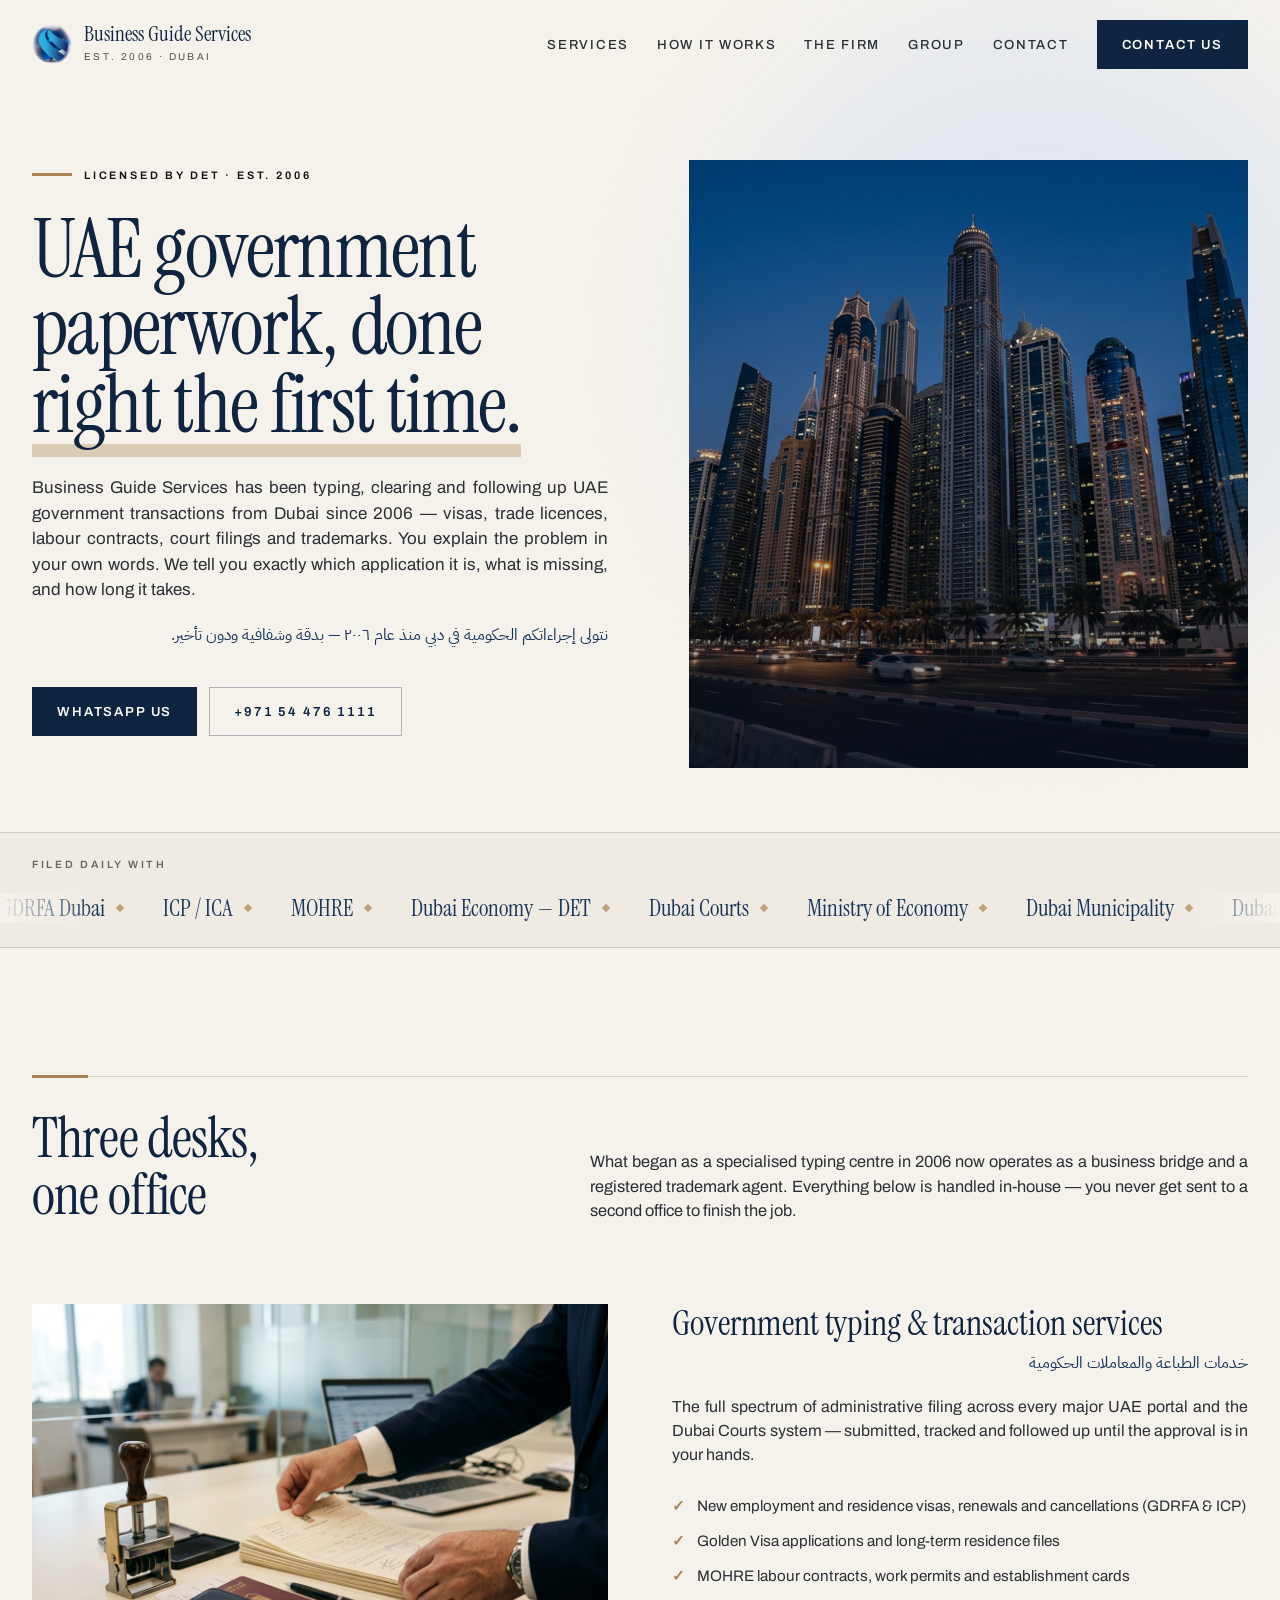
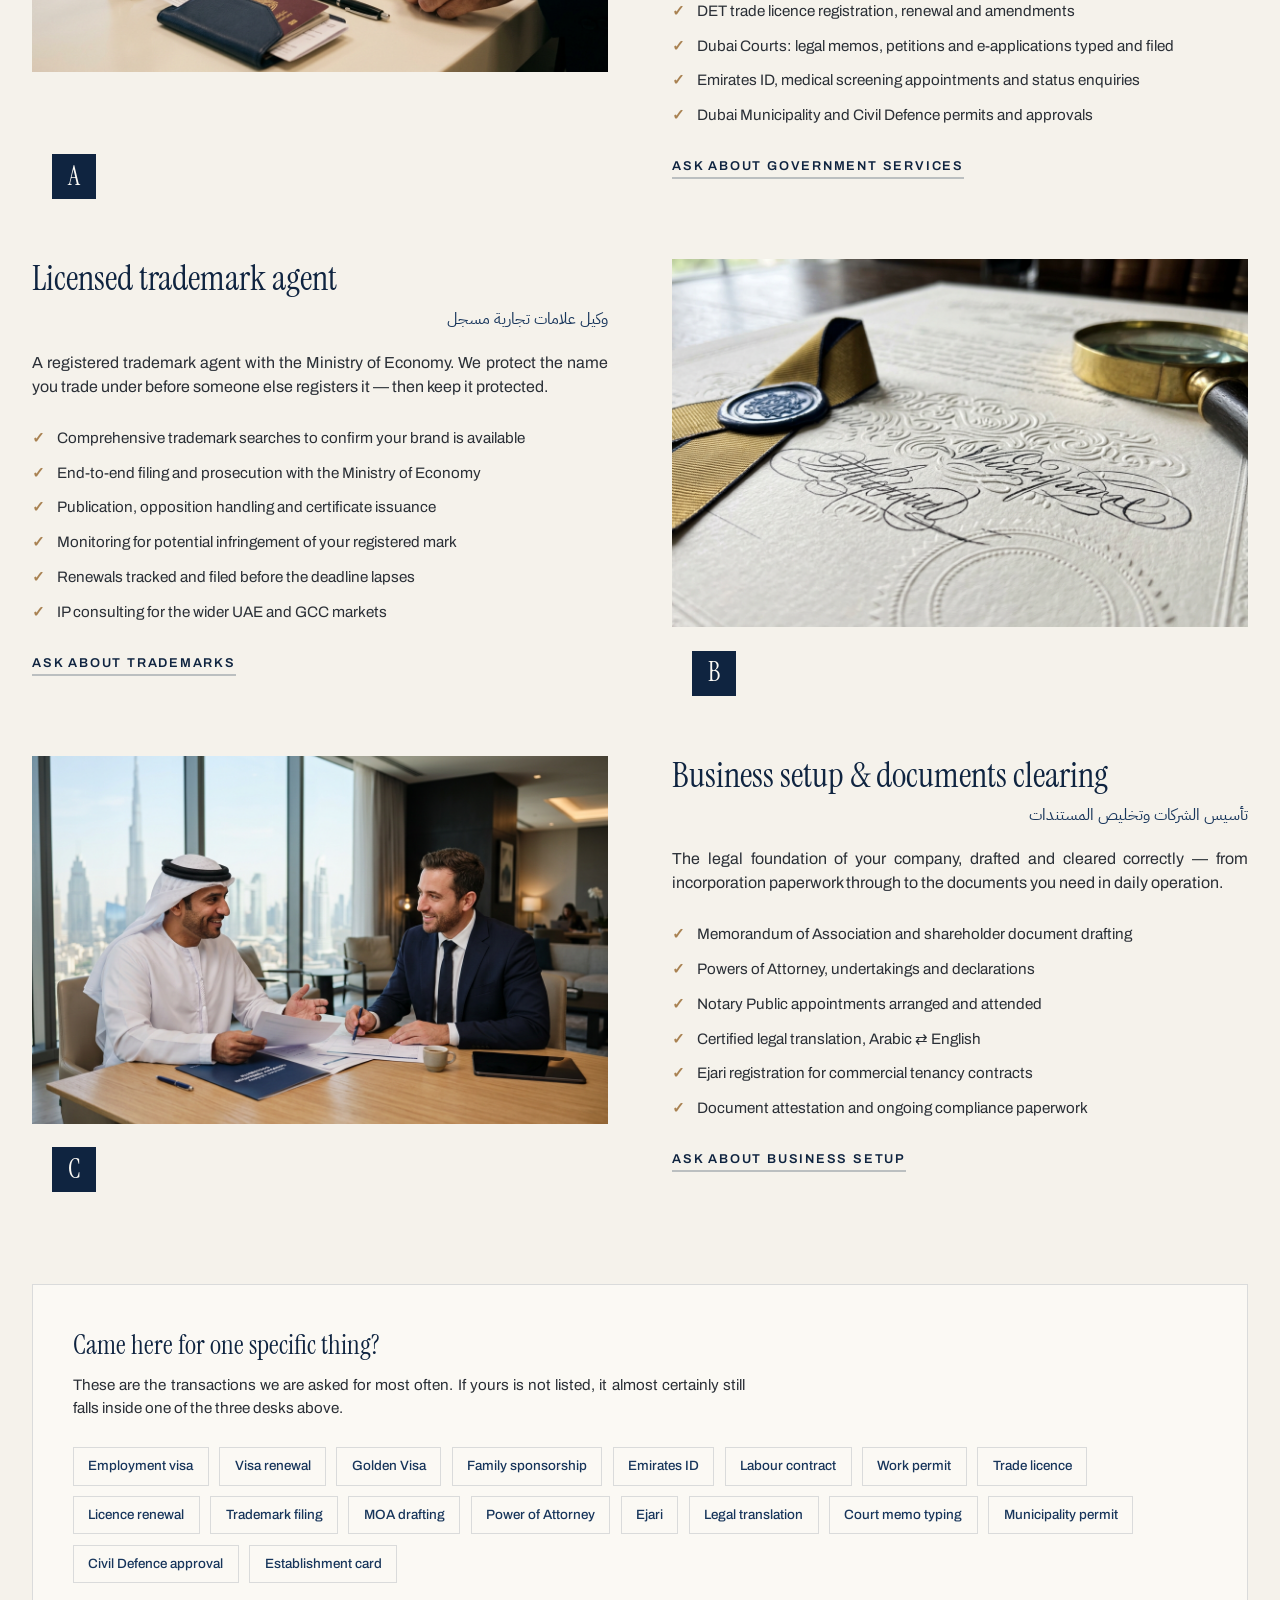
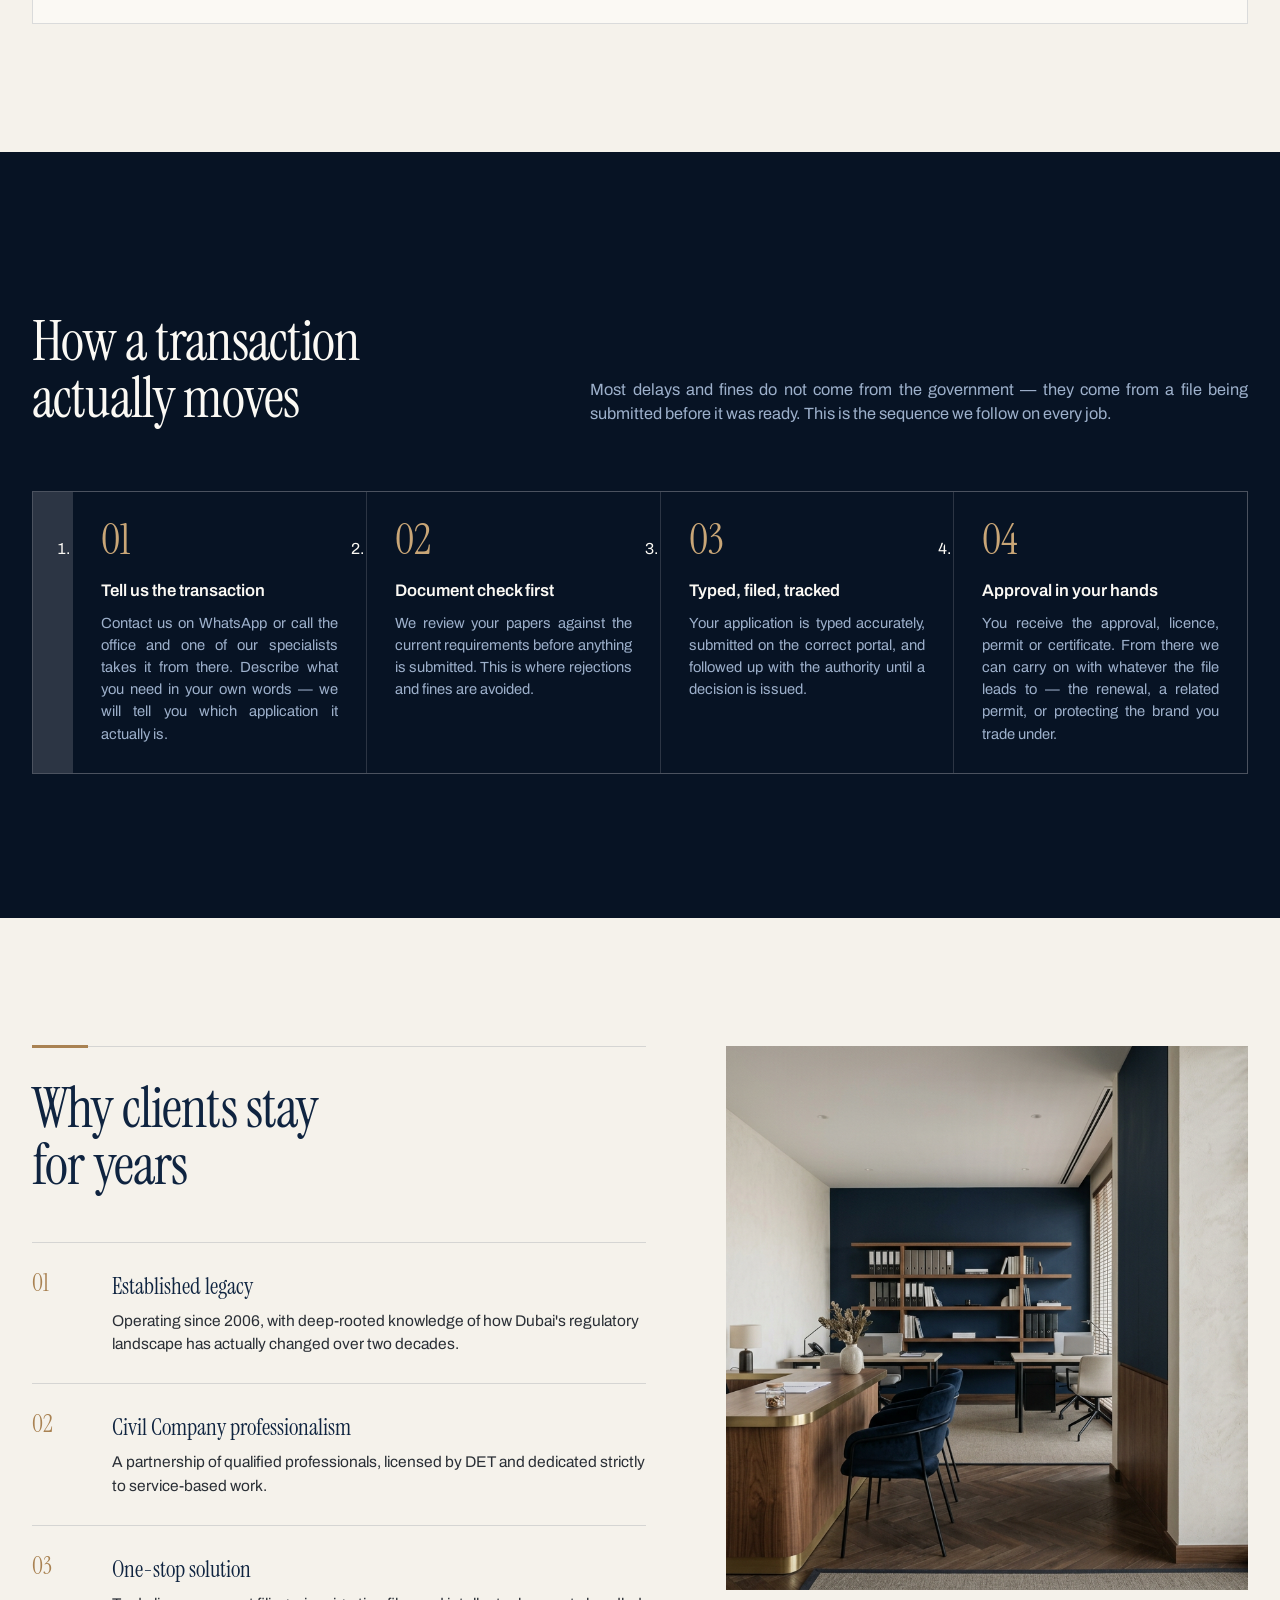
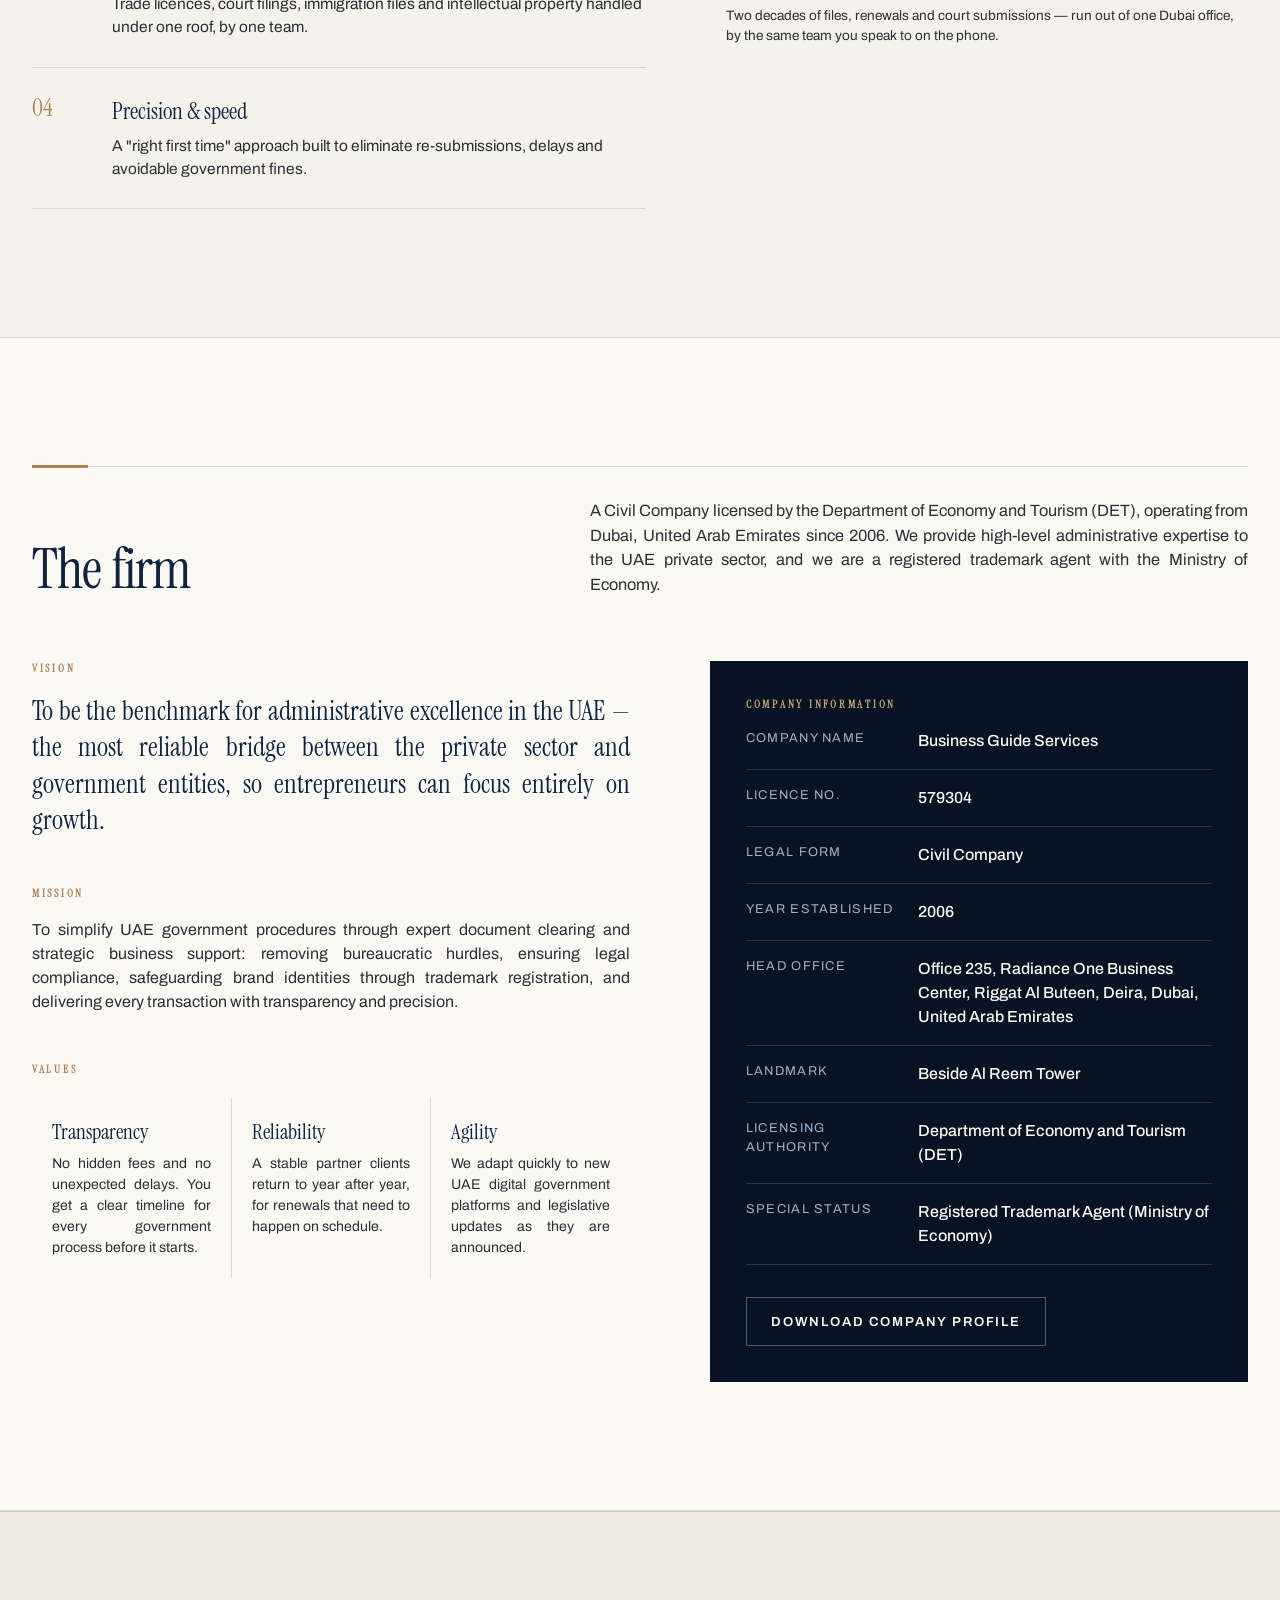
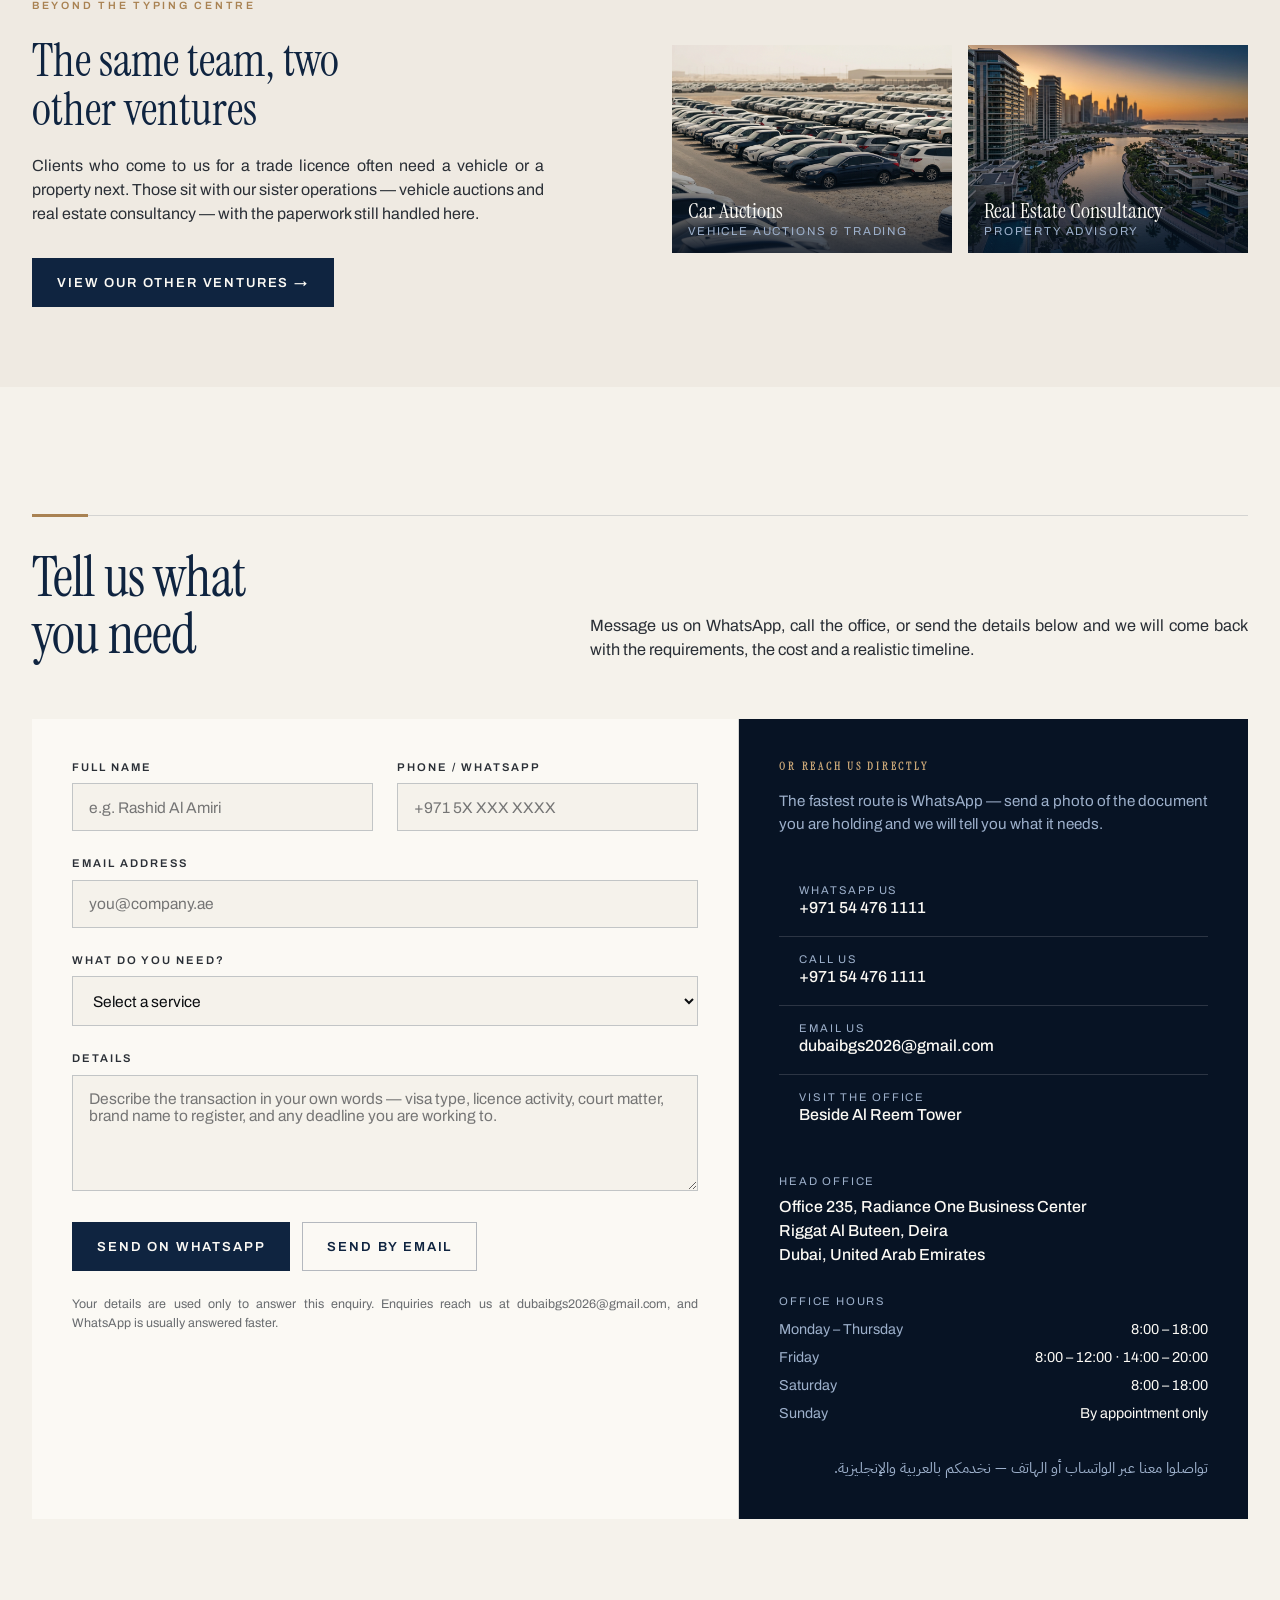
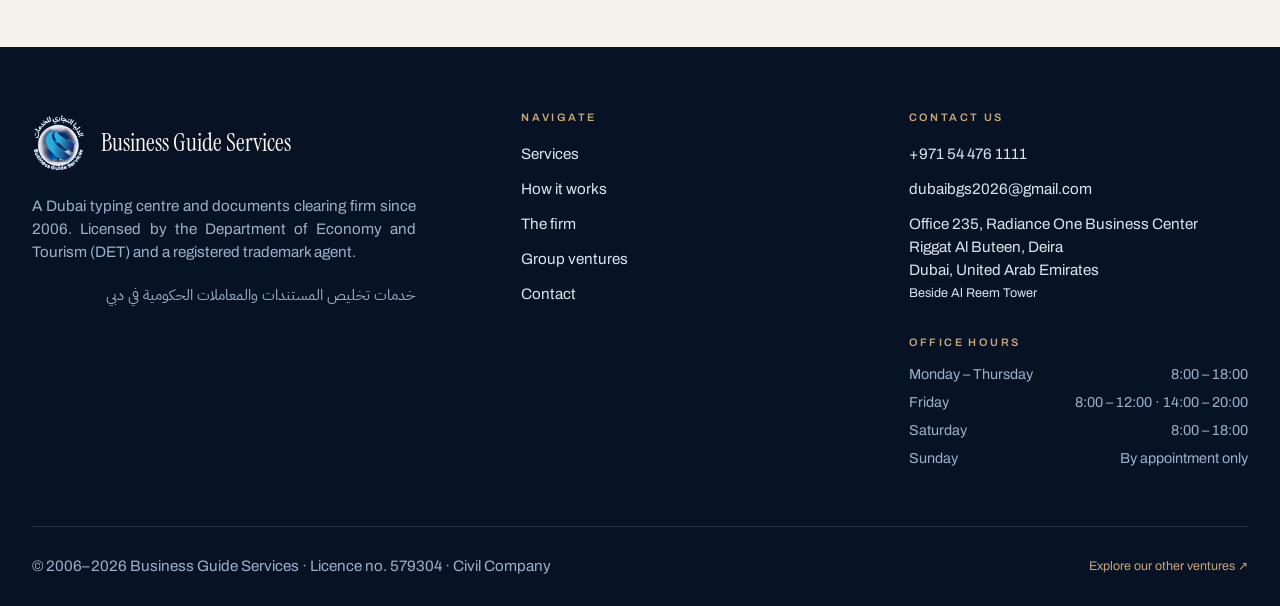
==== index.html @ 3dc72ae5 "Initial commit: static webpage html+css+js build" ====
<!DOCTYPE html>
<html lang="en">
<head>
  <meta charset="utf-8">
  <meta name="viewport" content="width=device-width, initial-scale=1">
  <title>Business Guide Services — Typing Centre &amp; Documents Clearing, Dubai</title>
  <meta name="description" content="Dubai typing centre and documents clearing firm since 2006, based in Deira. UAE government transactions, visas, trade licences, trademark registration and business setup — handled right the first time.">
  <meta name="theme-color" content="#0f2440">
  <meta property="og:title" content="Business Guide Services — Typing Centre &amp; Documents Clearing, Dubai">
  <meta property="og:type" content="website">
  <link rel="icon" href="favicon.ico">
  <link rel="preconnect" href="https://fonts.googleapis.com">
  <link rel="preconnect" href="https://fonts.gstatic.com" crossorigin>
  <link rel="stylesheet" href="https://fonts.googleapis.com/css2?family=Instrument+Serif:ital@0;1&family=Archivo:wght@400;500;600;700&family=IBM+Plex+Sans+Arabic:wght@400;500;600&display=swap">
  <link rel="stylesheet" href="style.css">
  <!-- Tells the CSS that JS is running, so .reveal elements may start hidden -->
  <script>document.documentElement.classList.add('js')</script>
</head>
<body>
  <a class="skip" href="#main">Skip to content</a>
  <header id="site-header"></header>

  <main id="main">

    <!-- HERO -->
    <section class="hero">
      <div class="wrap">
        <div class="hero-text">
          <div class="eyebrow"><span>Licensed by DET · Est. 2006</span></div>
          <h1>UAE government<br>paperwork, done<br><em>right the first time.</em></h1>
          <p>Business Guide Services has been typing, clearing and following up UAE government transactions from Dubai since 2006 — visas, trade licences, labour contracts, court filings and trademarks. You explain the problem in your own words. We tell you exactly which application it is, what is missing, and how long it takes.</p>
          <p class="arabic" dir="rtl" lang="ar">نتولى إجراءاتكم الحكومية في دبي منذ عام ٢٠٠٦ — بدقة وشفافية ودون تأخير.</p>
          <div class="btn-row">
            <a class="btn" href="#contact" data-wa="">WhatsApp us</a>
            <a class="btn outline" href="tel:+971544761111">+971 54 476 1111</a>
          </div>
        </div>
        <div class="hero-img">
          <img src="img/hero-dubai.jpg" alt="Dubai business district towers at blue hour" width="1280" height="1180">
        </div>
      </div>
    </section>

    <!-- AUTHORITY STRIP (script.js duplicates this list for the endless scroll) -->
    <div class="strip" aria-label="Government authorities and portals we file with">
      <div class="wrap"><p class="label">Filed daily with</p></div>
      <div class="marquee">
        <ul class="marquee-track">
          <li>GDRFA Dubai</li><li>ICP / ICA</li><li>MOHRE</li><li>Dubai Economy — DET</li>
          <li>Dubai Courts</li><li>Ministry of Economy</li><li>Dubai Municipality</li>
          <li>Dubai Civil Defence</li><li>Notary Public</li><li>Ejari</li>
          <li>Emirates ID (ICP)</li><li>DHA Medical Screening</li>
        </ul>
      </div>
    </div>

    <!-- SERVICES -->
    <section id="services">
      <div class="wrap">
        <div class="reveal">
          <div class="rule"></div>
          <div class="head">
            <h2>Three desks,<br>one office</h2>
            <p>What began as a specialised typing centre in 2006 now operates as a business bridge and a registered trademark agent. Everything below is handled in-house — you never get sent to a second office to finish the job.</p>
          </div>
        </div>

        <article class="service reveal">
          <figure>
            <img src="img/service-government.jpg" alt="" width="900" height="700" loading="lazy">
            <figcaption>A</figcaption>
          </figure>
          <div>
            <h3>Government typing &amp; transaction services</h3>
            <p class="arabic" dir="rtl" lang="ar">خدمات الطباعة والمعاملات الحكومية</p>
            <p>The full spectrum of administrative filing across every major UAE portal and the Dubai Courts system — submitted, tracked and followed up until the approval is in your hands.</p>
            <ul class="ticks">
              <li>New employment and residence visas, renewals and cancellations (GDRFA &amp; ICP)</li>
              <li>Golden Visa applications and long-term residence files</li>
              <li>MOHRE labour contracts, work permits and establishment cards</li>
              <li>DET trade licence registration, renewal and amendments</li>
              <li>Dubai Courts: legal memos, petitions and e-applications typed and filed</li>
              <li>Emirates ID, medical screening appointments and status enquiries</li>
              <li>Dubai Municipality and Civil Defence permits and approvals</li>
            </ul>
            <a class="link" href="#contact" data-wa="Hello Business Guide Services, I need help with: Government typing &amp; transaction services.">Ask about government services</a>
          </div>
        </article>

        <article class="service reveal">
          <figure>
            <img src="img/service-trademark.jpg" alt="" width="900" height="700" loading="lazy">
            <figcaption>B</figcaption>
          </figure>
          <div>
            <h3>Licensed trademark agent</h3>
            <p class="arabic" dir="rtl" lang="ar">وكيل علامات تجارية مسجل</p>
            <p>A registered trademark agent with the Ministry of Economy. We protect the name you trade under before someone else registers it — then keep it protected.</p>
            <ul class="ticks">
              <li>Comprehensive trademark searches to confirm your brand is available</li>
              <li>End-to-end filing and prosecution with the Ministry of Economy</li>
              <li>Publication, opposition handling and certificate issuance</li>
              <li>Monitoring for potential infringement of your registered mark</li>
              <li>Renewals tracked and filed before the deadline lapses</li>
              <li>IP consulting for the wider UAE and GCC markets</li>
            </ul>
            <a class="link" href="#contact" data-wa="Hello Business Guide Services, I need help with: Licensed trademark agent.">Ask about trademarks</a>
          </div>
        </article>

        <article class="service reveal">
          <figure>
            <img src="img/service-setup.jpg" alt="" width="900" height="700" loading="lazy">
            <figcaption>C</figcaption>
          </figure>
          <div>
            <h3>Business setup &amp; documents clearing</h3>
            <p class="arabic" dir="rtl" lang="ar">تأسيس الشركات وتخليص المستندات</p>
            <p>The legal foundation of your company, drafted and cleared correctly — from incorporation paperwork through to the documents you need in daily operation.</p>
            <ul class="ticks">
              <li>Memorandum of Association and shareholder document drafting</li>
              <li>Powers of Attorney, undertakings and declarations</li>
              <li>Notary Public appointments arranged and attended</li>
              <li>Certified legal translation, Arabic ⇄ English</li>
              <li>Ejari registration for commercial tenancy contracts</li>
              <li>Document attestation and ongoing compliance paperwork</li>
            </ul>
            <a class="link" href="#contact" data-wa="Hello Business Guide Services, I need help with: Business setup &amp; documents clearing.">Ask about business setup</a>
          </div>
        </article>

        <div class="card reveal">
          <h3>Came here for one specific thing?</h3>
          <p>These are the transactions we are asked for most often. If yours is not listed, it almost certainly still falls inside one of the three desks above.</p>
          <ul class="chips">
            <li>Employment visa</li><li>Visa renewal</li><li>Golden Visa</li><li>Family sponsorship</li>
            <li>Emirates ID</li><li>Labour contract</li><li>Work permit</li><li>Trade licence</li>
            <li>Licence renewal</li><li>Trademark filing</li><li>MOA drafting</li><li>Power of Attorney</li>
            <li>Ejari</li><li>Legal translation</li><li>Court memo typing</li><li>Municipality permit</li>
            <li>Civil Defence approval</li><li>Establishment card</li>
          </ul>
        </div>
      </div>
    </section>

    <!-- PROCESS -->
    <section id="process" class="bg-navy">
      <div class="wrap">
        <div class="reveal head">
          <h2>How a transaction<br>actually moves</h2>
          <p>Most delays and fines do not come from the government — they come from a file being submitted before it was ready. This is the sequence we follow on every job.</p>
        </div>
        <ol class="steps reveal">
          <li><span class="num">01</span><h3>Tell us the transaction</h3><p>Contact us on WhatsApp or call the office and one of our specialists takes it from there. Describe what you need in your own words — we will tell you which application it actually is.</p></li>
          <li><span class="num">02</span><h3>Document check first</h3><p>We review your papers against the current requirements before anything is submitted. This is where rejections and fines are avoided.</p></li>
          <li><span class="num">03</span><h3>Typed, filed, tracked</h3><p>Your application is typed accurately, submitted on the correct portal, and followed up with the authority until a decision is issued.</p></li>
          <li><span class="num">04</span><h3>Approval in your hands</h3><p>You receive the approval, licence, permit or certificate. From there we can carry on with whatever the file leads to — the renewal, a related permit, or protecting the brand you trade under.</p></li>
        </ol>
      </div>
    </section>

    <!-- WHY US -->
    <section>
      <div class="wrap why">
        <div>
          <div class="reveal">
            <div class="rule"></div>
            <h2 class="h2">Why clients stay<br>for years</h2>
          </div>
          <dl class="reveal">
            <div class="row"><span class="n">01</span><div><dt>Established legacy</dt><dd>Operating since 2006, with deep-rooted knowledge of how Dubai's regulatory landscape has actually changed over two decades.</dd></div></div>
            <div class="row"><span class="n">02</span><div><dt>Civil Company professionalism</dt><dd>A partnership of qualified professionals, licensed by DET and dedicated strictly to service-based work.</dd></div></div>
            <div class="row"><span class="n">03</span><div><dt>One-stop solution</dt><dd>Trade licences, court filings, immigration files and intellectual property handled under one roof, by one team.</dd></div></div>
            <div class="row"><span class="n">04</span><div><dt>Precision &amp; speed</dt><dd>A "right first time" approach built to eliminate re-submissions, delays and avoidable government fines.</dd></div></div>
          </dl>
        </div>
        <figure class="reveal">
          <img src="img/office-team.jpg" alt="The Business Guide Services office in Dubai" width="900" height="1080" loading="lazy">
          <figcaption>Two decades of files, renewals and court submissions — run out of one Dubai office, by the same team you speak to on the phone.</figcaption>
        </figure>
      </div>
    </section>

    <!-- THE FIRM -->
    <section id="firm" class="bg-bright">
      <div class="wrap">
        <div class="reveal">
          <div class="rule"></div>
          <div class="head">
            <h2>The firm</h2>
            <p>A Civil Company licensed by the Department of Economy and Tourism (DET), operating from Dubai, United Arab Emirates since 2006. We provide high-level administrative expertise to the UAE private sector, and we are a registered trademark agent with the Ministry of Economy.</p>
          </div>
        </div>
        <div class="firm">
          <div class="firm-col reveal">
            <div>
              <h3 class="label">Vision</h3>
              <p class="vision">To be the benchmark for administrative excellence in the UAE — the most reliable bridge between the private sector and government entities, so entrepreneurs can focus entirely on growth.</p>
            </div>
            <div>
              <h3 class="label">Mission</h3>
              <p>To simplify UAE government procedures through expert document clearing and strategic business support: removing bureaucratic hurdles, ensuring legal compliance, safeguarding brand identities through trademark registration, and delivering every transaction with transparency and precision.</p>
            </div>
            <div>
              <h3 class="label">Values</h3>
              <dl class="values">
                <div><dt>Transparency</dt><dd>No hidden fees and no unexpected delays. You get a clear timeline for every government process before it starts.</dd></div>
                <div><dt>Reliability</dt><dd>A stable partner clients return to year after year, for renewals that need to happen on schedule.</dd></div>
                <div><dt>Agility</dt><dd>We adapt quickly to new UAE digital government platforms and legislative updates as they are announced.</dd></div>
              </dl>
            </div>
          </div>
          <div class="info reveal">
            <h3 class="label">Company information</h3>
            <dl>
              <div class="row"><dt>Company name</dt><dd>Business Guide Services</dd></div>
              <div class="row"><dt>Licence no.</dt><dd>579304</dd></div>
              <div class="row"><dt>Legal form</dt><dd>Civil Company</dd></div>
              <div class="row"><dt>Year established</dt><dd>2006</dd></div>
              <div class="row"><dt>Head office</dt><dd>Office 235, Radiance One Business Center, Riggat Al Buteen, Deira, Dubai, United Arab Emirates</dd></div>
              <div class="row"><dt>Landmark</dt><dd>Beside Al Reem Tower</dd></div>
              <div class="row"><dt>Licensing authority</dt><dd>Department of Economy and Tourism (DET)</dd></div>
              <div class="row"><dt>Special status</dt><dd>Registered Trademark Agent (Ministry of Economy)</dd></div>
            </dl>
            <a class="btn" href="business-guide-services-profile.pdf" target="_blank" rel="noopener">Download company profile</a>
          </div>
        </div>
      </div>
    </section>

    <!-- GROUP TEASER -->
    <section class="bg-deep" style="padding:5rem 0">
      <div class="wrap teaser reveal">
        <div>
          <span class="label">Beyond the typing centre</span>
          <h2>The same team, two<br>other ventures</h2>
          <p>Clients who come to us for a trade licence often need a vehicle or a property next. Those sit with our sister operations — vehicle auctions and real estate consultancy — with the paperwork still handled here.</p>
          <a class="btn" href="group.html">View our other ventures →</a>
        </div>
        <ul class="tiles">
          <li><a class="tile" href="group.html"><img src="img/group-auctions.jpg" alt="" width="700" height="520" loading="lazy"><span>Car Auctions<small>Vehicle auctions &amp; trading</small></span></a></li>
          <li><a class="tile" href="group.html"><img src="img/group-realestate.jpg" alt="" width="700" height="520" loading="lazy"><span>Real Estate Consultancy<small>Property advisory</small></span></a></li>
        </ul>
      </div>
    </section>

    <!-- CONTACT -->
    <section id="contact">
      <div class="wrap">
        <div class="reveal">
          <div class="rule"></div>
          <div class="head">
            <h2>Tell us what<br>you need</h2>
            <p>Message us on WhatsApp, call the office, or send the details below and we will come back with the requirements, the cost and a realistic timeline.</p>
          </div>
        </div>

        <div class="contact-grid">
          <div class="form-box reveal">
            <!-- No backend on GitHub Pages: script.js sends this to WhatsApp / email -->
            <form id="enquiry">
              <div class="two">
                <div><label for="name">Full name</label><input id="name" name="name" type="text" required autocomplete="name" placeholder="e.g. Rashid Al Amiri"></div>
                <div><label for="phone">Phone / WhatsApp</label><input id="phone" name="phone" type="tel" required autocomplete="tel" placeholder="+971 5X XXX XXXX"></div>
              </div>
              <div><label for="email">Email address</label><input id="email" name="email" type="email" required autocomplete="email" placeholder="you@company.ae"></div>
              <div>
                <label for="service">What do you need?</label>
                <select id="service" name="service" required>
                  <option value="" disabled selected>Select a service</option>
                  <option>Government typing &amp; transaction services</option>
                  <option>Licensed trademark agent</option>
                  <option>Business setup &amp; documents clearing</option>
                  <option>Something else / not sure</option>
                </select>
              </div>
              <div><label for="message">Details</label><textarea id="message" name="message" rows="5" required placeholder="Describe the transaction in your own words — visa type, licence activity, court matter, brand name to register, and any deadline you are working to."></textarea></div>
              <div class="btn-row">
                <button class="btn" type="submit">Send on WhatsApp</button>
                <button class="btn outline" type="button" id="mailBtn">Send by email</button>
              </div>
              <p class="note">Your details are used only to answer this enquiry. Enquiries reach us at dubaibgs2026@gmail.com, and WhatsApp is usually answered faster.</p>
            </form>
          </div>

          <div class="direct reveal">
            <h3 class="label" style="color:var(--brass-soft)">Or reach us directly</h3>
            <p>The fastest route is WhatsApp — send a photo of the document you are holding and we will tell you what it needs.</p>
            <div class="channels">
              <a href="#contact" data-wa=""><small>WhatsApp us</small><b>+971 54 476 1111</b></a>
              <a href="tel:+971544761111"><small>Call us</small><b>+971 54 476 1111</b></a>
              <a href="mailto:dubaibgs2026@gmail.com?subject=UAE%20government%20transaction%20enquiry"><small>Email us</small><b>dubaibgs2026@gmail.com</b></a>
              <a href="https://www.google.com/maps/search/?api=1&query=Radiance+One+Business+Center+Riggat+Al+Buteen+Deira+Dubai" target="_blank" rel="noopener"><small>Visit the office</small><b>Beside Al Reem Tower</b></a>
            </div>
            <h4>Head office</h4>
            <address><span>Office 235, Radiance One Business Center</span><span>Riggat Al Buteen, Deira</span><span>Dubai, United Arab Emirates</span></address>
            <h4 style="margin-top:1.75rem">Office hours</h4>
            <dl class="hours">
              <div><dt>Monday – Thursday</dt><dd>8:00 – 18:00</dd></div>
              <div><dt>Friday</dt><dd>8:00 – 12:00 · 14:00 – 20:00</dd></div>
              <div><dt>Saturday</dt><dd>8:00 – 18:00</dd></div>
              <div><dt>Sunday</dt><dd>By appointment only</dd></div>
            </dl>
            <p class="arabic" dir="rtl" lang="ar">تواصلوا معنا عبر الواتساب أو الهاتف — نخدمكم بالعربية والإنجليزية.</p>
          </div>
        </div>
      </div>
    </section>
  </main>

  <footer id="site-footer"></footer>
  <script src="script.js"></script>
</body>
</html>
---- style.css ----
/* ===== 1. TOKENS — the colours/fonts from the old Tailwind @theme, as CSS variables ===== */
:root {
  --ink: #0b0d10; --ink-soft: #2a2f36;
  --navy-950: #071324; --navy-900: #0f2440; --navy-800: #17355b; --navy-300: #9db0cb; --navy-100: #dde4ef;
  --paper: #f5f2eb; --paper-bright: #fbf9f4; --paper-deep: #e9e4d9;
  --brass: #a98252; --brass-soft: #c9a677;
  --line: rgba(15, 36, 64, .14);
  --display: "Instrument Serif", Georgia, serif;
  --sans: "Archivo", Arial, sans-serif;
  --arabic: "IBM Plex Sans Arabic", serif;
}

/* ===== 2. BASE / RESET ===== */
* { box-sizing: border-box; }
html { scroll-behavior: smooth; scroll-padding-top: 5.5rem; }
body { margin: 0; background: var(--paper); color: var(--ink); font-family: var(--sans); line-height: 1.5; -webkit-font-smoothing: antialiased; }
img { display: block; max-width: 100%; }
a { color: inherit; text-decoration: none; }
ul { list-style: none; margin: 0; padding: 0; }
h1, h2, h3, p, dl, dd, figure, address { margin: 0; }
h1, h2, h3 { font-family: var(--display); font-weight: 400; }
p { text-align: justify; hyphens: auto; }
:focus-visible { outline: 2px solid var(--brass); outline-offset: 3px; }
::selection { background: var(--navy-900); color: var(--paper-bright); }
.arabic { font-family: var(--arabic); }
.skip { position: absolute; left: -999px; }
.skip:focus { left: 1rem; top: 1rem; z-index: 70; background: var(--navy-900); color: #fff; padding: .5rem 1rem; }

/* ===== 3. LAYOUT HELPERS ===== */
.wrap { max-width: 84rem; margin: 0 auto; padding: 0 1.25rem; }
section { padding: 6rem 0; }
.bg-bright { background: var(--paper-bright); border-block: 1px solid var(--line); }
.bg-navy { background: var(--navy-950); color: var(--paper-bright); }
.bg-deep { background: rgba(233, 228, 217, .5); border-top: 1px solid var(--line); }
.rule { position: relative; height: 1px; background: var(--line); }
.rule::before { content: ""; position: absolute; left: 0; top: -1px; width: 3.5rem; height: 3px; background: var(--brass); }
.head { display: grid; gap: 2rem; margin-top: 2rem; align-items: end; }
.head h2, .h2 { font-size: clamp(2.2rem, 4.4vw, 3.6rem); line-height: 1.02; letter-spacing: -.015em; color: var(--navy-900); }
.bg-navy .head h2 { color: inherit; }
.head p { color: var(--ink-soft); font-size: 1.02rem; max-width: 42rem; }
.bg-navy .head p { color: var(--navy-300); }
.label { font-size: .66rem; font-weight: 600; letter-spacing: .26em; text-transform: uppercase; color: var(--brass); }
.eyebrow { display: flex; align-items: center; gap: .75rem; }
.eyebrow::before { content: ""; width: 2.5rem; height: 3px; background: var(--brass); }
.eyebrow span { font-size: .68rem; font-weight: 600; letter-spacing: .26em; text-transform: uppercase; }

/* ===== 4. BUTTONS ===== */
.btn { display: inline-flex; align-items: center; gap: .6rem; padding: 1rem 1.5rem; background: var(--navy-900); color: var(--paper-bright); border: 1px solid var(--navy-900); font: 600 .82rem var(--sans); letter-spacing: .14em; text-transform: uppercase; cursor: pointer; transition: .3s; }
.btn:hover { background: var(--ink); box-shadow: 0 14px 34px -14px rgba(7, 19, 36, .6); }
.btn.outline { background: transparent; color: var(--navy-900); border-color: rgba(15, 36, 64, .3); }
.btn.outline:hover { border-color: var(--navy-900); background: rgba(15, 36, 64, .05); box-shadow: none; }
.btn-row { display: flex; flex-wrap: wrap; gap: .75rem; }

/* ===== 5. HEADER ===== */
.site-header { position: fixed; inset: 0 0 auto; z-index: 50; padding: 1.25rem 0; transition: .4s; }
.site-header.scrolled { background: rgba(245, 242, 235, .92); backdrop-filter: blur(8px); border-bottom: 1px solid var(--line); padding: .75rem 0; }
.bar { display: flex; align-items: center; gap: 1.5rem; }
.brand { display: flex; align-items: center; gap: .75rem; }
.brand img { width: 40px; height: 40px; }
.brand b { display: block; font: 400 1.32rem/1 var(--display); color: var(--navy-900); }
.brand small { display: block; margin-top: .3rem; font-size: .62rem; letter-spacing: .24em; text-transform: uppercase; opacity: .7; }
.main-nav { display: none; margin-left: auto; align-items: center; gap: 1.75rem; }
.main-nav a:not(.btn) { font-size: .82rem; font-weight: 500; letter-spacing: .13em; text-transform: uppercase; color: var(--ink-soft); }
.main-nav a:not(.btn):hover { color: var(--navy-900); }
.menu-btn { margin-left: auto; background: none; border: 1px solid rgba(15, 36, 64, .25); padding: .5rem .8rem; font: 600 .72rem var(--sans); letter-spacing: .14em; text-transform: uppercase; color: var(--navy-900); cursor: pointer; }
@media (max-width: 1023px) {
  .main-nav.open { display: flex; flex-direction: column; align-items: stretch; gap: 0; position: absolute; top: 100%; left: 0; right: 0; background: var(--paper-bright); padding: 1rem 1.25rem; border-top: 1px solid var(--line); }
  .main-nav.open a:not(.btn) { padding: .8rem 0; border-bottom: 1px solid var(--line); font: 400 1.25rem var(--display); letter-spacing: 0; text-transform: none; }
  .main-nav.open .btn { margin-top: 1rem; justify-content: center; }
}

/* ===== 6. HERO ===== */
.hero { position: relative; overflow: hidden; padding: 8rem 0 0; }
.hero::before { content: ""; position: absolute; right: -6rem; top: 0; width: 42rem; height: 42rem; border-radius: 50%; background: rgba(221, 228, 239, .7); filter: blur(64px); pointer-events: none; }
.hero .wrap { position: relative; display: grid; gap: 3rem; align-items: end; }
.hero-text { padding-bottom: 3.5rem; }
.hero h1 { margin-top: 1.75rem; font-size: clamp(2.9rem, 6.4vw, 5.1rem); line-height: .95; letter-spacing: -.02em; color: var(--navy-900); }
.hero h1 em { font-style: normal; background: linear-gradient(transparent 88%, rgba(169, 130, 82, .35) 88%); }
.hero p { max-width: 36rem; margin-top: 2rem; font-size: 1.06rem; color: var(--ink-soft); }
.hero p.arabic { margin-top: 1.25rem; color: var(--navy-800); font-size: 1.02rem; }
.hero .btn-row { margin-top: 2.5rem; }
.hero-img { position: relative; height: 24rem; }
.hero-img img { width: 100%; height: 100%; object-fit: cover; }
.hero-img::after { content: ""; position: absolute; inset: 0; background: linear-gradient(to top, rgba(7, 19, 36, .55), transparent 60%); }

/* ===== 7. AUTHORITY STRIP (marquee) ===== */
.strip { padding: 1.5rem 0; background: rgba(233, 228, 217, .5); border-block: 1px solid var(--line); }
.strip .label { color: var(--ink-soft); opacity: .7; margin-bottom: 1.25rem; }
.marquee { position: relative; overflow: hidden; }
.marquee::before, .marquee::after { content: ""; position: absolute; top: 0; bottom: 0; width: 6rem; z-index: 1; }
.marquee::before { left: 0; background: linear-gradient(to right, var(--paper), transparent); }
.marquee::after { right: 0; background: linear-gradient(to left, var(--paper), transparent); }
.marquee-track { display: flex; width: max-content; gap: 2.5rem; padding-right: 2.5rem; animation: marquee 42s linear infinite; }
.marquee:hover .marquee-track { animation-play-state: paused; }
.marquee-track li { display: flex; align-items: center; gap: .75rem; white-space: nowrap; font: 1.45rem var(--display); color: var(--navy-800); }
.marquee-track li::after { content: ""; width: 6px; height: 6px; background: var(--brass); transform: rotate(45deg); opacity: .7; }
@keyframes marquee { to { transform: translateX(-50%); } }

/* ===== 8. SERVICES ===== */
.service { display: grid; gap: 2.5rem; margin-top: 5rem; }
.service figure { position: relative; }
.service img { width: 100%; height: 17rem; object-fit: cover; }
.service figcaption { position: absolute; bottom: -1.25rem; left: 1.25rem; background: var(--navy-900); color: var(--paper-bright); padding: .6rem 1rem; font: 1.6rem/1 var(--display); }
.service h3 { font-size: clamp(1.75rem, 2.7vw, 2.4rem); line-height: 1.15; color: var(--navy-900); }
.service .arabic { margin-top: .5rem; color: var(--navy-800); }
.service p { margin-top: 1.25rem; color: var(--ink-soft); }
.ticks { margin-top: 1.75rem; display: grid; gap: .75rem; }
.ticks li { display: flex; gap: .75rem; font-size: .95rem; color: var(--ink-soft); }
.ticks li::before { content: "✓"; color: var(--brass); font-weight: 700; }
.link { display: inline-block; margin-top: 2rem; padding-bottom: .25rem; border-bottom: 2px solid rgba(15, 36, 64, .25); font: 600 .8rem var(--sans); letter-spacing: .14em; text-transform: uppercase; color: var(--navy-900); }
.link:hover { border-color: var(--brass); }
.card { margin-top: 7rem; padding: 2.5rem; background: var(--paper-bright); border: 1px solid var(--line); }
.card h3 { font-size: 1.7rem; color: var(--navy-900); }
.card p { margin-top: .5rem; max-width: 42rem; font-size: .95rem; color: var(--ink-soft); }
.chips { margin-top: 1.75rem; display: flex; flex-wrap: wrap; gap: .65rem; }
.chips li { padding: .5rem .9rem; border: 1px solid var(--line); font-size: .84rem; font-weight: 500; color: var(--navy-800); transition: .2s; }
.chips li:hover { border-color: var(--brass); background: rgba(169, 130, 82, .08); }

/* ===== 9. PROCESS ===== */
.steps { margin-top: 4rem; display: grid; gap: 1px; background: rgba(251, 249, 244, .15); border: 1px solid rgba(251, 249, 244, .15); }
.steps li { background: var(--navy-950); padding: 1.75rem; transition: .5s; }
.steps li:hover { background: var(--navy-900); }
.steps .num { font: 2.6rem/1 var(--display); color: var(--brass-soft); }
.steps h3 { margin-top: 1.25rem; font: 600 1.05rem var(--sans); }
.steps p { margin-top: .75rem; font-size: .92rem; color: var(--navy-300); }

/* ===== 10. WHY US ===== */
.why { display: grid; gap: 3.5rem; }
.why h2 { margin-top: 2rem; }
.why dl { margin-top: 3rem; border-top: 1px solid var(--line); }
.why .row { display: grid; gap: .5rem; padding: 1.75rem 0; border-bottom: 1px solid var(--line); }
.why .n { font: 1.5rem/1 var(--display); color: var(--brass); }
.why dt { font: 1.45rem/1.3 var(--display); color: var(--navy-900); }
.why dd { margin-top: .5rem; max-width: 36rem; font-size: .97rem; color: var(--ink-soft); }
.why figure img { width: 100%; height: 26rem; object-fit: cover; }
.why figcaption { margin-top: 1rem; font-size: .85rem; color: var(--ink-soft); }

/* ===== 11. FIRM ===== */
.firm { margin-top: 4rem; display: grid; gap: 3.5rem; }
.firm-col > div + div { margin-top: 3rem; }
.vision { margin-top: 1rem; font: clamp(1.35rem, 2.1vw, 1.75rem)/1.35 var(--display); color: var(--navy-900); }
.firm-col p:not(.vision) { margin-top: 1rem; color: var(--ink-soft); }
.values { margin-top: 1.25rem; display: grid; gap: 1px; background: var(--line); }
.values div { background: var(--paper-bright); padding: 1.25rem; }
.values dt { font: 1.3rem var(--display); color: var(--navy-900); }
.values dd { margin-top: .5rem; text-align: justify; font-size: .88rem; color: var(--ink-soft); }
.info { background: var(--navy-950); color: var(--paper-bright); padding: 2rem; }
.info .label { color: var(--brass-soft); }
.info .row { display: grid; gap: .25rem; padding: 1rem 0; border-bottom: 1px solid rgba(251, 249, 244, .15); }
.info dt { font-size: .8rem; letter-spacing: .1em; text-transform: uppercase; color: var(--navy-300); }
.info dd { font-weight: 500; }
.info .btn { margin-top: 2rem; background: transparent; border-color: rgba(251, 249, 244, .3); }
.info .btn:hover { border-color: var(--brass-soft); color: var(--brass-soft); }

/* ===== 12. GROUP TEASER + GROUP PAGE ===== */
.teaser { display: grid; gap: 2.5rem; align-items: center; }
.teaser h2 { margin-top: 1.25rem; font-size: clamp(2rem, 3.6vw, 2.9rem); line-height: 1.06; color: var(--navy-900); }
.teaser p { margin: 1.25rem 0 2rem; max-width: 32rem; color: var(--ink-soft); }
.tiles { display: grid; gap: 1rem; }
.tile { position: relative; display: block; overflow: hidden; }
.tile img { width: 100%; height: 13rem; object-fit: cover; transition: transform .7s; }
.tile:hover img { transform: scale(1.04); }
.tile span { position: absolute; inset: 0; padding: 1rem; display: flex; flex-direction: column; justify-content: flex-end; background: linear-gradient(to top, rgba(7, 19, 36, .8), transparent 60%); color: var(--paper-bright); font: 1.4rem/1.2 var(--display); }
.tile small { font: .72rem var(--sans); letter-spacing: .16em; text-transform: uppercase; color: var(--navy-300); }
.page-hero { padding: 9rem 0 5rem; }
.page-hero h1 { margin-top: 1.5rem; font-size: clamp(2.6rem, 5.6vw, 4.4rem); line-height: .98; }
.page-hero p { margin-top: 1.75rem; max-width: 40rem; font-size: 1.05rem; color: var(--navy-300); }
.back { font-size: .75rem; font-weight: 600; letter-spacing: .16em; text-transform: uppercase; color: var(--navy-300); }
.back:hover { color: #fff; }
.venture { display: grid; gap: 2.25rem; align-items: center; margin-bottom: 5rem; }
.venture img { width: 100%; height: 18rem; object-fit: cover; }
.venture figure { position: relative; }
.venture figcaption { position: absolute; bottom: -1rem; left: 1.25rem; background: var(--brass); color: var(--navy-950); padding: .5rem 1rem; font-size: .68rem; font-weight: 600; letter-spacing: .2em; text-transform: uppercase; }
.venture h2 { font-size: clamp(1.9rem, 3.2vw, 2.7rem); color: var(--navy-900); }
.venture p { margin: 1.25rem 0 2rem; color: var(--ink-soft); }

/* ===== 13. CONTACT ===== */
.contact-grid { margin-top: 3.5rem; display: grid; gap: 1px; background: var(--line); }
.form-box { background: var(--paper-bright); padding: 1.75rem; }
.form-box form { display: grid; gap: 1.5rem; }
.two { display: grid; gap: 1.5rem; }
label { display: block; margin-bottom: .5rem; font-size: .7rem; font-weight: 600; letter-spacing: .18em; text-transform: uppercase; color: var(--ink-soft); }
input, select, textarea { width: 100%; padding: .9rem 1rem; border: 1px solid rgba(15, 36, 64, .22); background: var(--paper); font: .97rem var(--sans); color: var(--ink); }
input:focus, select:focus, textarea:focus { outline: none; border-color: var(--navy-800); background: var(--paper-bright); }
textarea { resize: vertical; }
.note { font-size: .78rem; color: rgba(42, 47, 54, .7); }
.direct { background: var(--navy-950); color: var(--paper-bright); padding: 1.75rem; }
.direct > p { margin-top: 1rem; font-size: .95rem; color: var(--navy-300); }
.channels { margin: 2rem 0; display: grid; gap: 1px; background: rgba(251, 249, 244, .15); }
.channels a { display: block; padding: 1rem 1.25rem; background: var(--navy-950); transition: .3s; }
.channels a:hover { background: var(--navy-900); }
.channels small, .direct h4 { display: block; margin: 0; font: .7rem var(--sans); letter-spacing: .16em; text-transform: uppercase; color: var(--navy-300); }
.channels b { font-weight: 500; overflow-wrap: anywhere; }
.direct address { margin-top: .5rem; font-style: normal; font-weight: 500; }
.direct address span { display: block; }
.direct h4 + dl, .direct h4 + address { margin-top: .5rem; }
.direct .hours { margin: .75rem 0 0; }
.hours div { display: flex; flex-wrap: wrap; justify-content: space-between; gap: 0 1rem; margin-top: .4rem; font-size: .9rem; }
.hours dt { color: var(--navy-300); }
.direct .arabic { margin-top: 2rem; color: var(--navy-300); font-size: .95rem; }

/* ===== 14. FOOTER ===== */
.site-footer { background: var(--navy-950); color: #dde4ef; padding: 4rem 0 0; }
.foot-grid { display: grid; gap: 3rem; }
.foot-brand { display: flex; align-items: center; gap: 1rem; }
.foot-brand img { height: 4rem; width: auto; }
.foot-brand b { font: 1.5rem/1.2 var(--display); color: var(--paper-bright); }
.site-footer p { margin-top: 1.25rem; max-width: 24rem; font-size: .95rem; color: var(--navy-300); }
.site-footer h3 { font: 600 .68rem var(--sans); letter-spacing: .22em; text-transform: uppercase; color: var(--brass-soft); }
.site-footer ul { margin-top: 1.25rem; display: grid; gap: .75rem; font-size: .95rem; }
.site-footer a:hover { color: var(--paper-bright); }
.site-footer .hours { margin-top: 1rem; color: var(--navy-300); }
.foot-base { margin-top: 3.5rem; padding: 1.75rem 0; border-top: 1px solid rgba(251, 249, 244, .12); display: flex; flex-direction: column; gap: 1rem; font-size: .78rem; color: var(--navy-300); }
.foot-base a { color: var(--brass-soft); }

/* ===== 15. SCROLL REVEAL — only hidden if JS is running (html.js) ===== */
.js .reveal { opacity: 0; transform: translateY(18px); transition: opacity .7s cubic-bezier(.16, 1, .3, 1), transform .7s cubic-bezier(.16, 1, .3, 1); }
.js .reveal.is-in { opacity: 1; transform: none; }

/* ===== 16. RESPONSIVE — "mobile first": base styles above are phone, these add on bigger screens ===== */
@media (min-width: 640px) {
  .wrap { padding: 0 2rem; }
  .hero { padding-top: 10rem; }
  .hero-img { height: 32rem; }
  .service img { height: 23rem; }
  .steps { grid-template-columns: 1fr 1fr; }
  .values { grid-template-columns: repeat(3, 1fr); }
  .tiles, .two { grid-template-columns: 1fr 1fr; }
  .form-box, .direct { padding: 2.5rem; }
  .info { padding: 2.25rem; }
  .info .row { grid-template-columns: 9.5rem 1fr; gap: 1.25rem; }
  .why .row { grid-template-columns: 3.5rem 1fr; gap: 1.5rem; }
  .foot-base { flex-direction: row; justify-content: space-between; align-items: center; }
}
@media (min-width: 1024px) {
  .main-nav { display: flex; }
  .menu-btn { display: none; }
  section { padding: 8rem 0; }
  .head { grid-template-columns: .8fr 1fr; }
  .hero .wrap { grid-template-columns: 1.05fr .95fr; gap: 2.5rem; }
  .hero-text { padding-bottom: 6rem; }
  .hero-img { height: 38rem; margin-bottom: 4rem; }
  .service, .venture, .teaser { grid-template-columns: 1fr 1fr; gap: 4rem; }
  .service:nth-of-type(even) figure, .venture:nth-child(even) figure { order: 2; }
  .steps { grid-template-columns: repeat(4, 1fr); }
  .why { grid-template-columns: 1fr .85fr; gap: 5rem; }
  .why figure { position: sticky; top: 7rem; align-self: start; }
  .why figure img { height: 34rem; }
  .firm { grid-template-columns: 1fr .9fr; gap: 5rem; }
  .contact-grid { grid-template-columns: 1fr .72fr; }
  .foot-grid { grid-template-columns: 1.3fr 1fr 1fr; }
}
@media (prefers-reduced-motion: reduce) {
  html { scroll-behavior: auto; }
  .js .reveal { opacity: 1; transform: none; transition: none; }
  .marquee-track { animation: none; }
}
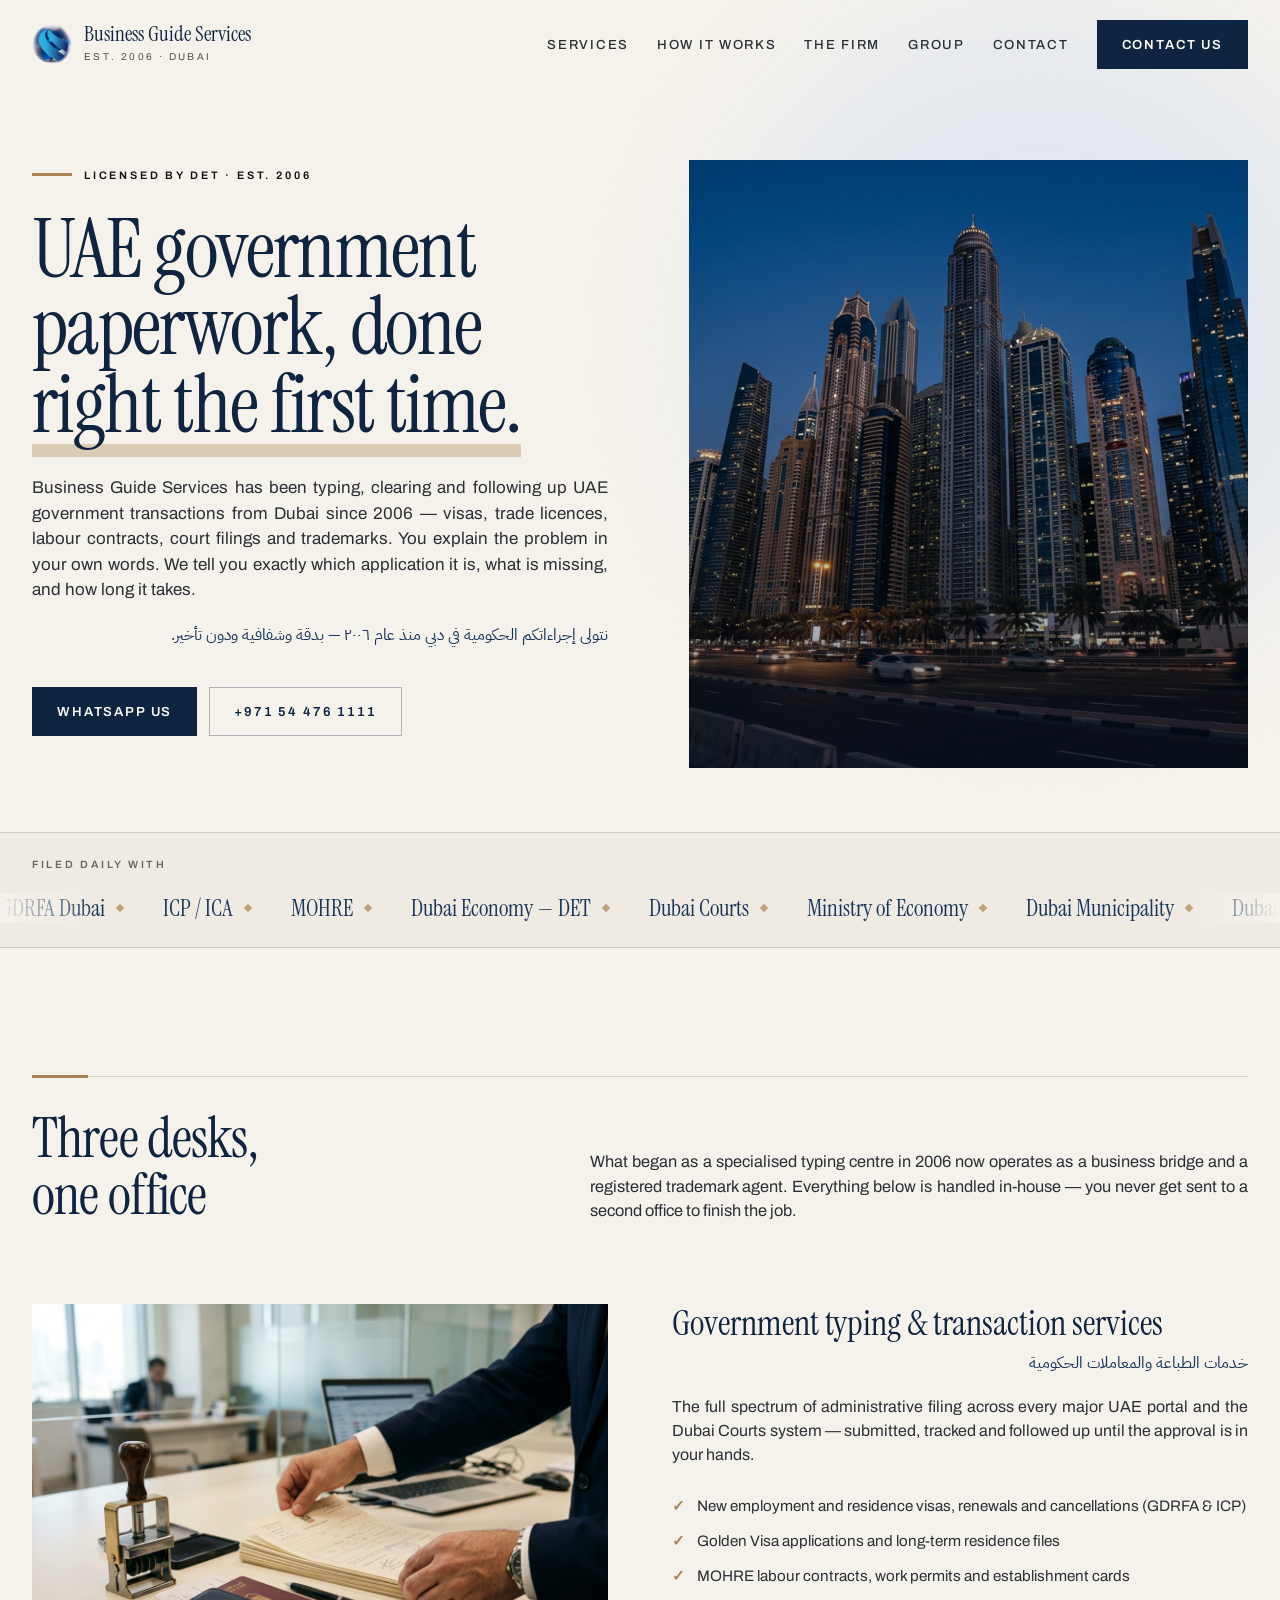
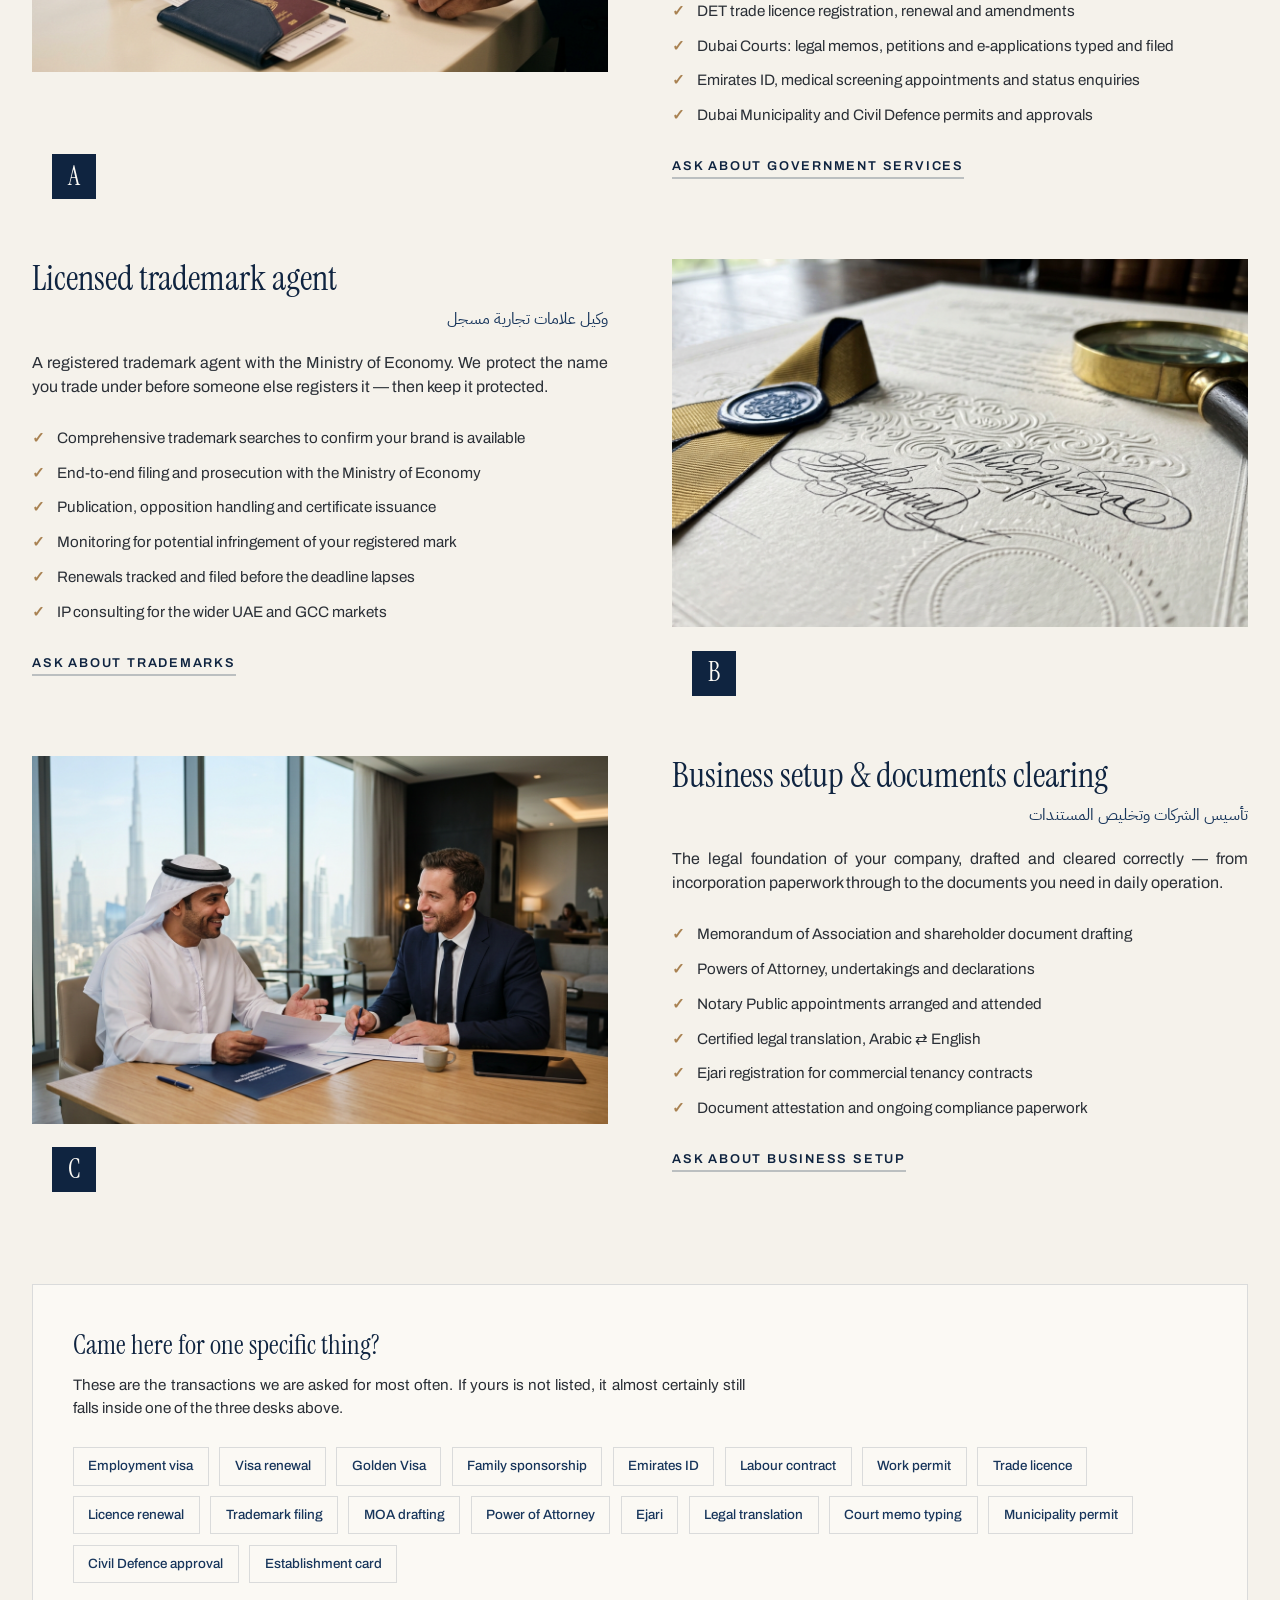
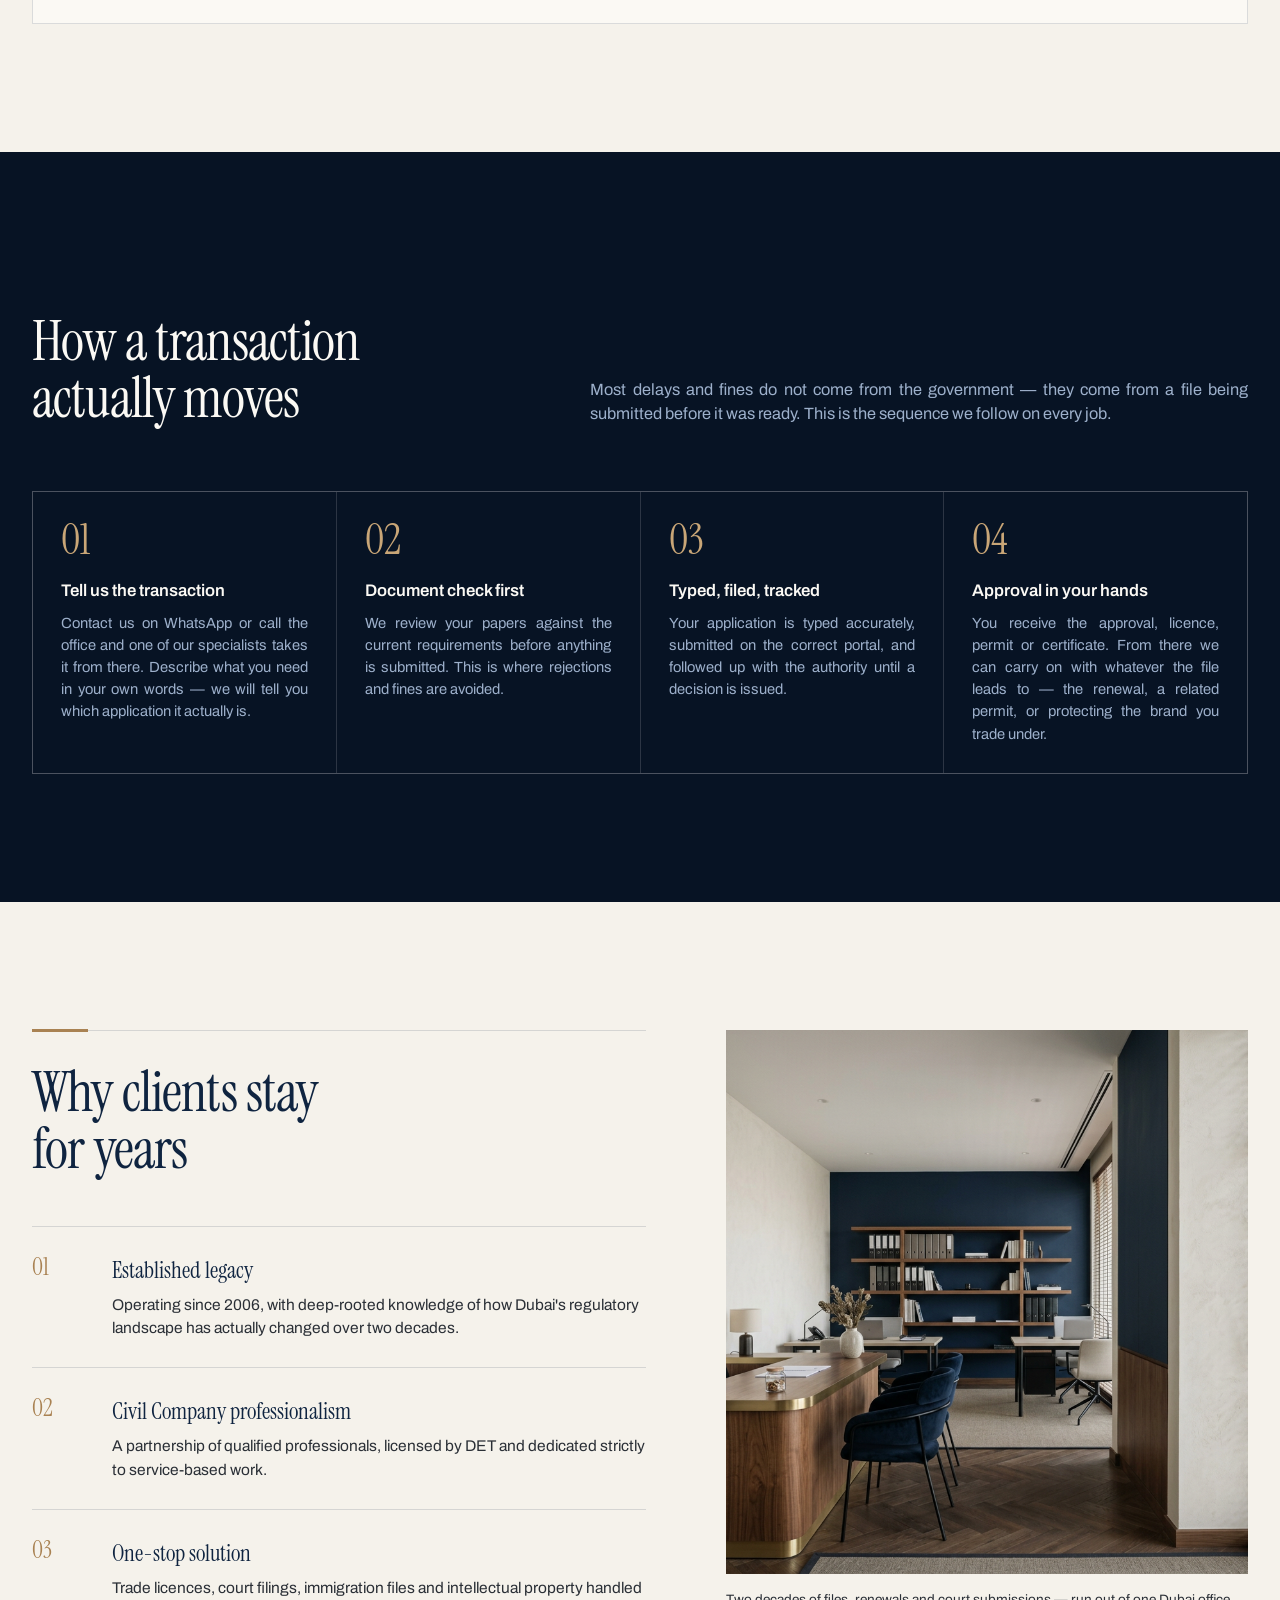
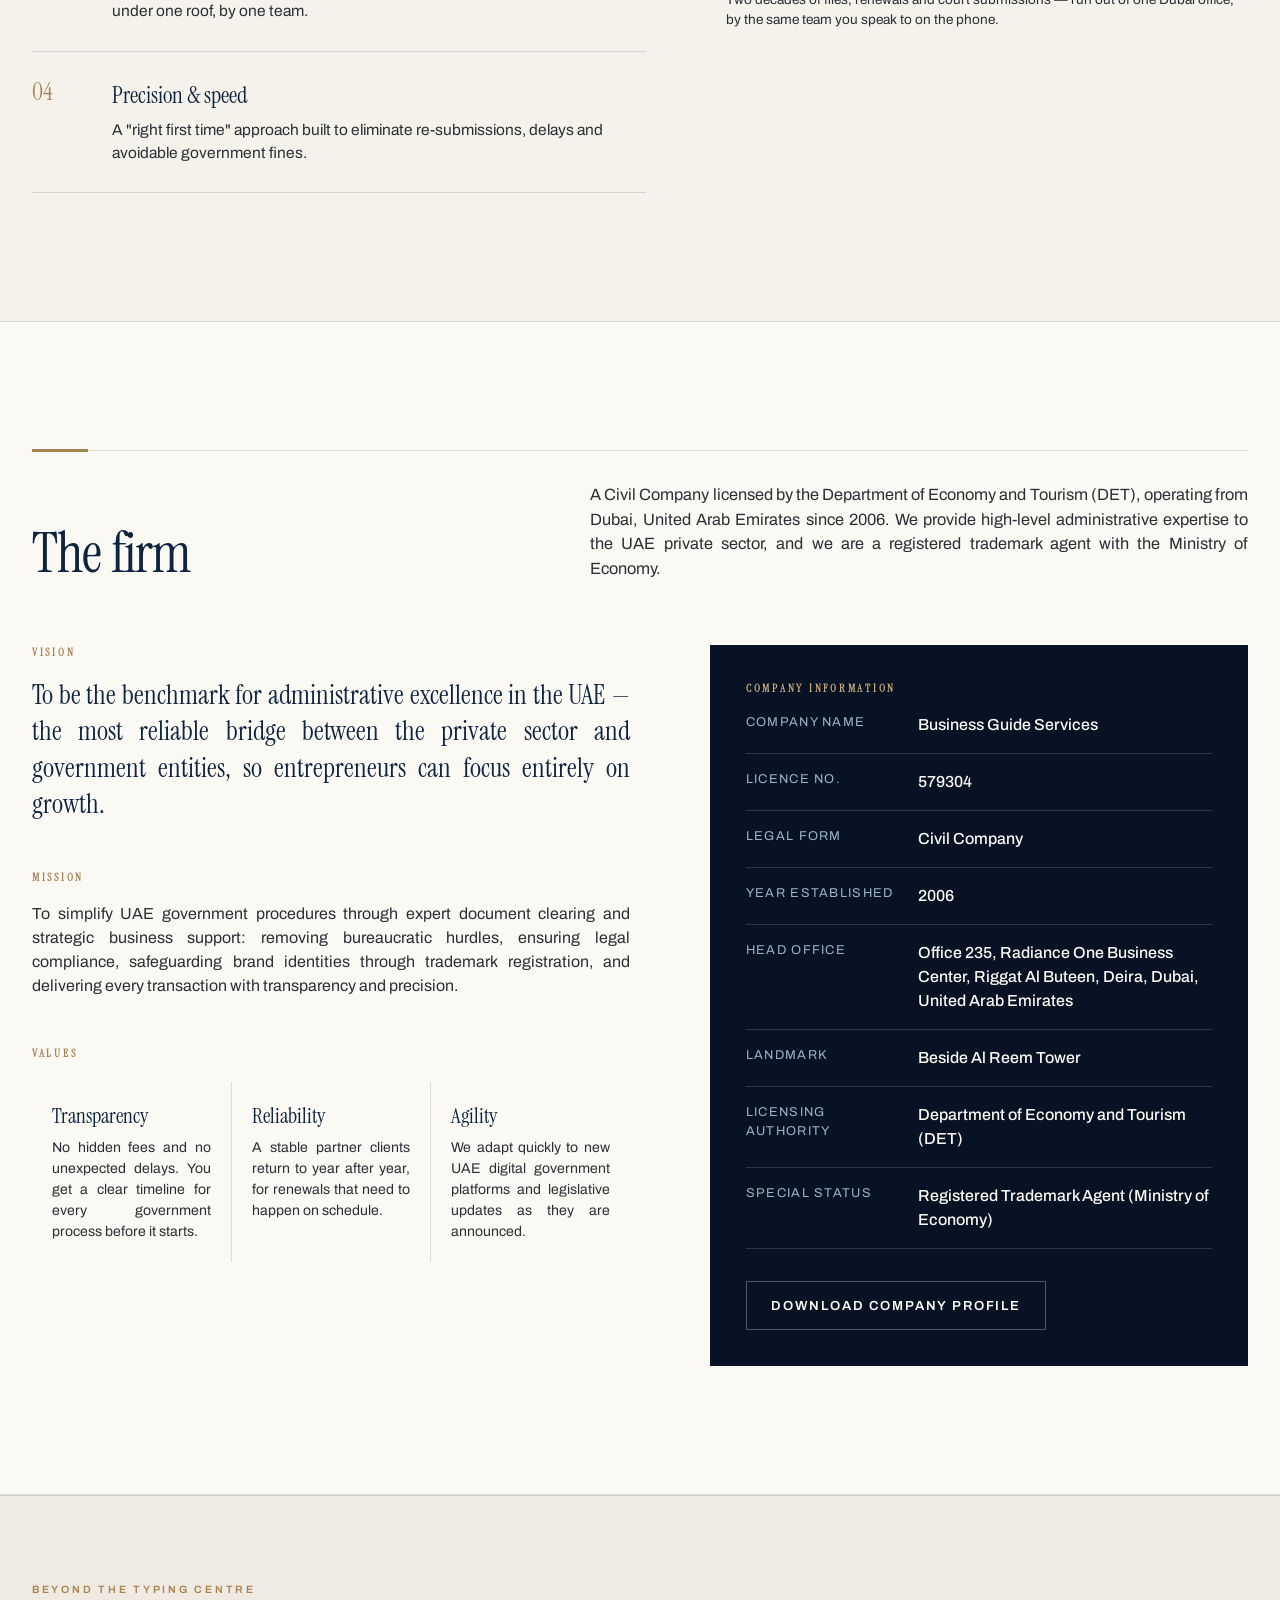
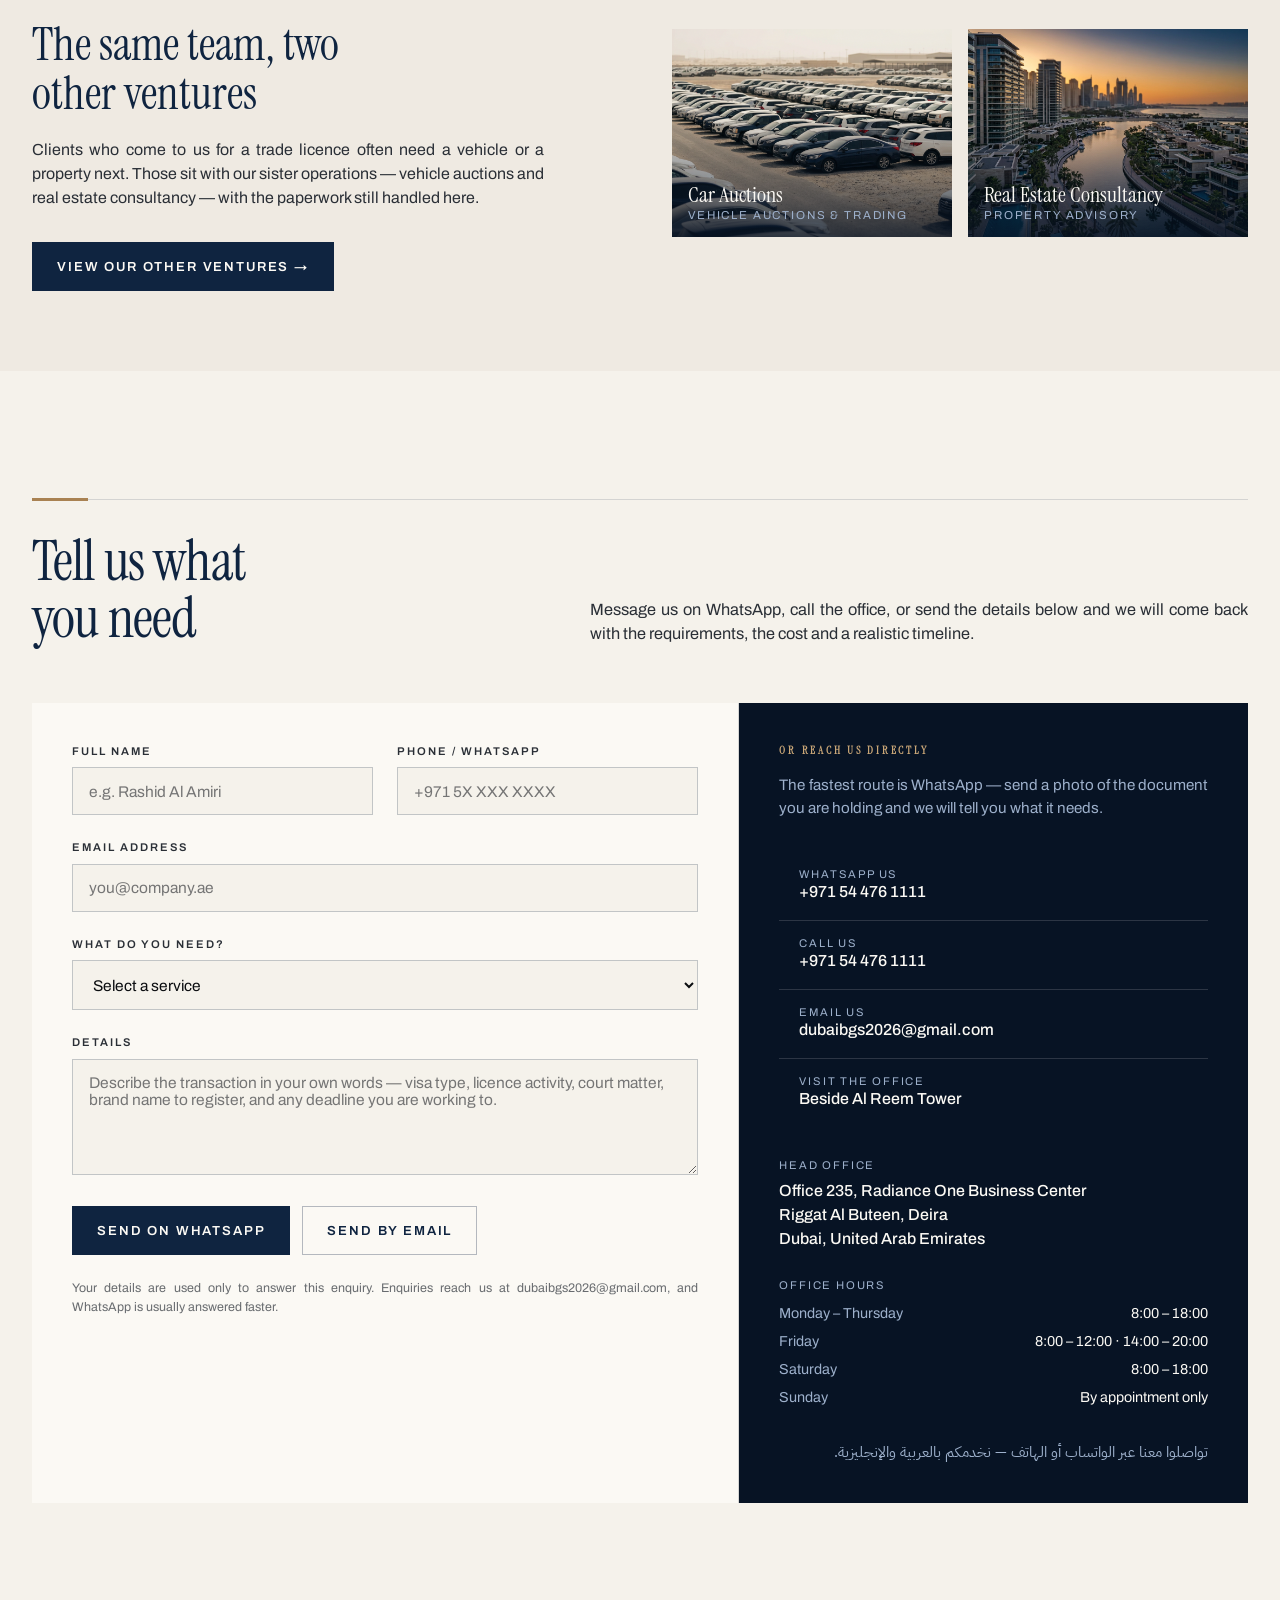
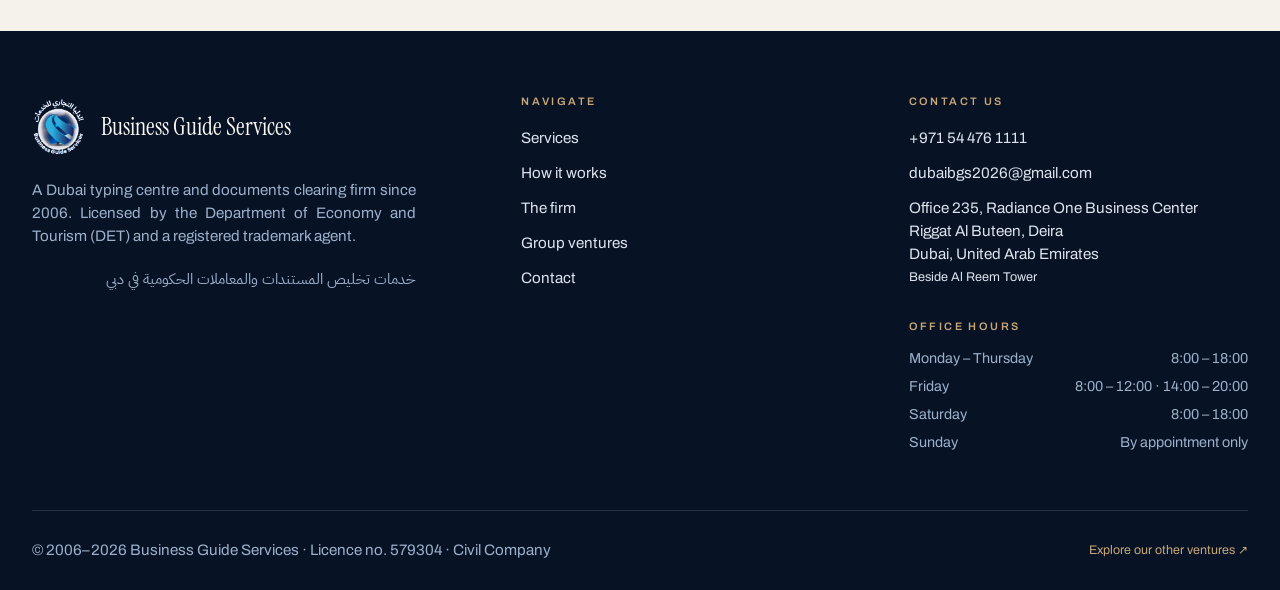
==== commit 6440b23f: "Finalized Docs Folder" ====
--- a/index.html
+++ b/index.html
@@ -222,7 +222,7 @@
               <div class="row"><dt>Licensing authority</dt><dd>Department of Economy and Tourism (DET)</dd></div>
               <div class="row"><dt>Special status</dt><dd>Registered Trademark Agent (Ministry of Economy)</dd></div>
             </dl>
-            <a class="btn" href="business-guide-services-profile.pdf" target="_blank" rel="noopener">Download company profile</a>
+            <a class="btn" href="docs/business-guide-services-profile.pdf" target="_blank" rel="noopener">Download company profile</a>
           </div>
         </div>
       </div>
--- a/style.css
+++ b/style.css
@@ -16,7 +16,7 @@
 body { margin: 0; background: var(--paper); color: var(--ink); font-family: var(--sans); line-height: 1.5; -webkit-font-smoothing: antialiased; }
 img { display: block; max-width: 100%; }
 a { color: inherit; text-decoration: none; }
-ul { list-style: none; margin: 0; padding: 0; }
+ul, ol { list-style: none; margin: 0; padding: 0; }
 h1, h2, h3, p, dl, dd, figure, address { margin: 0; }
 h1, h2, h3 { font-family: var(--display); font-weight: 400; }
 p { text-align: justify; hyphens: auto; }
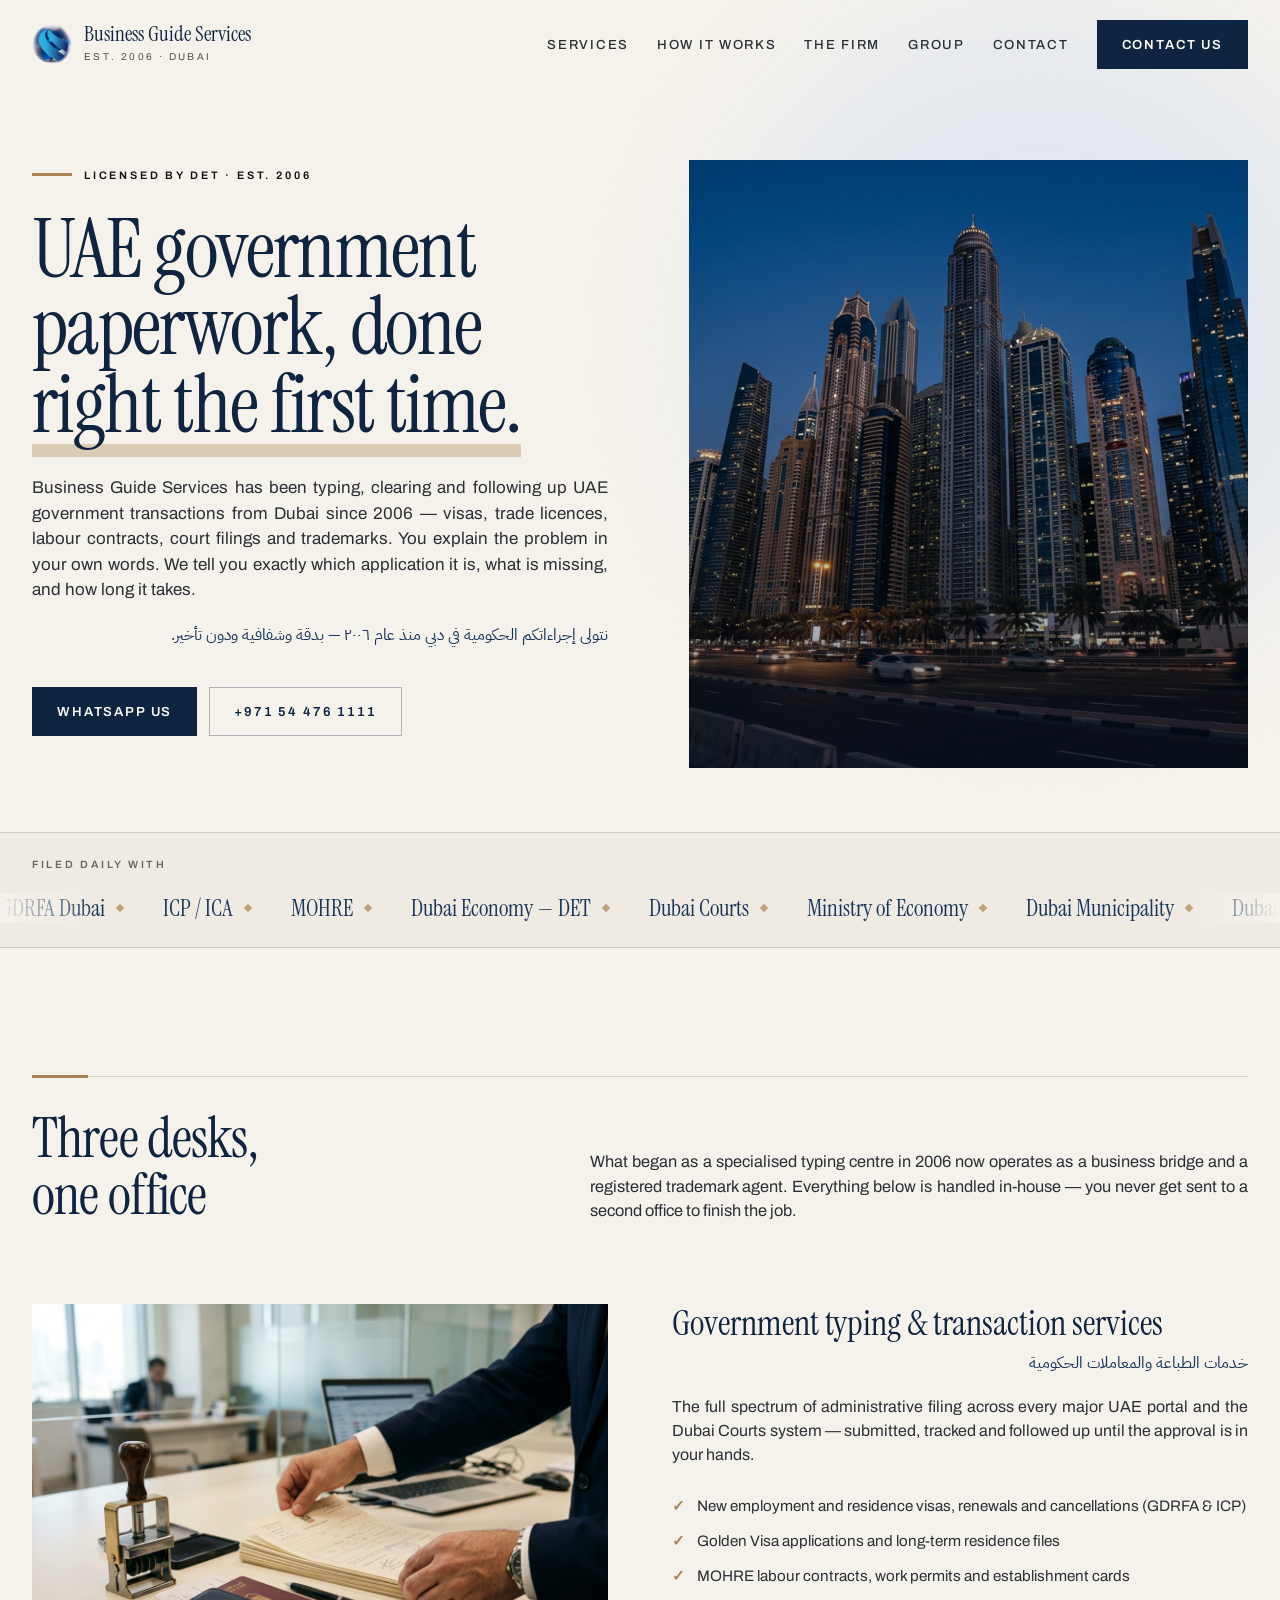
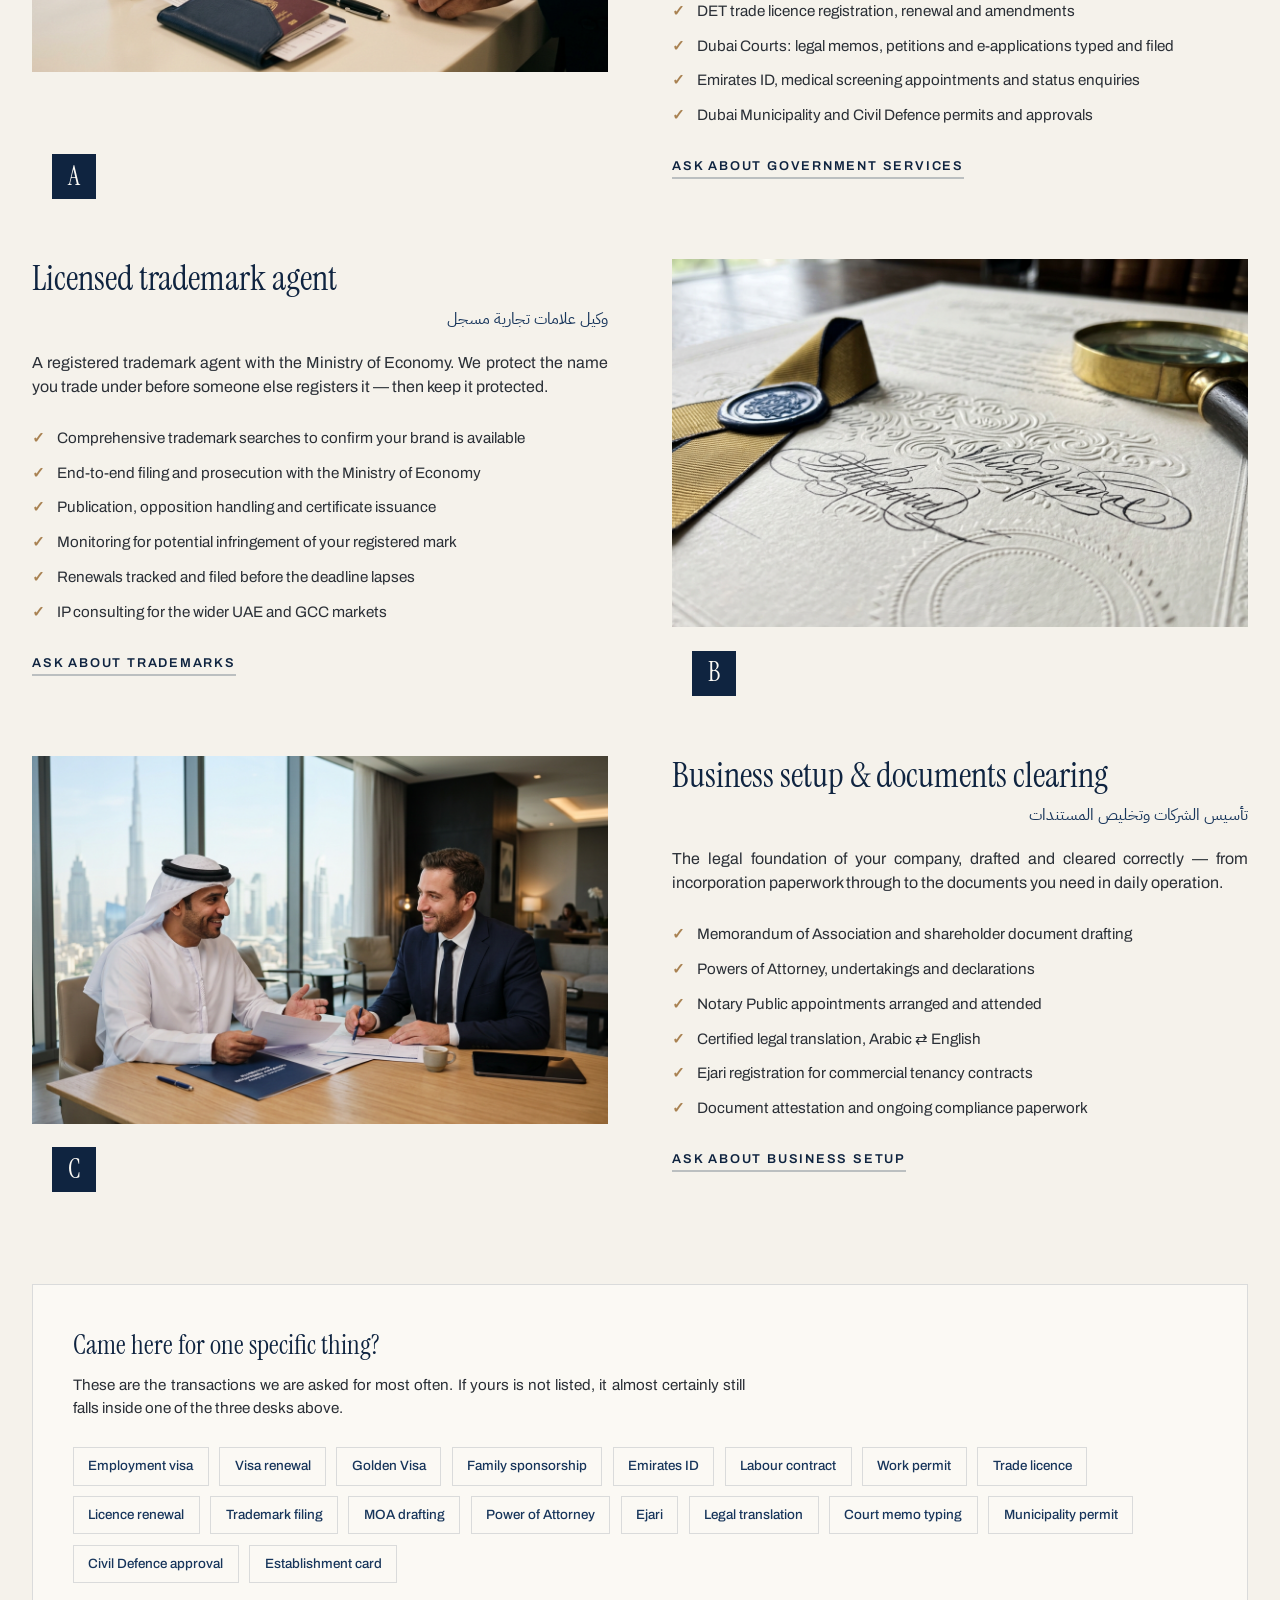
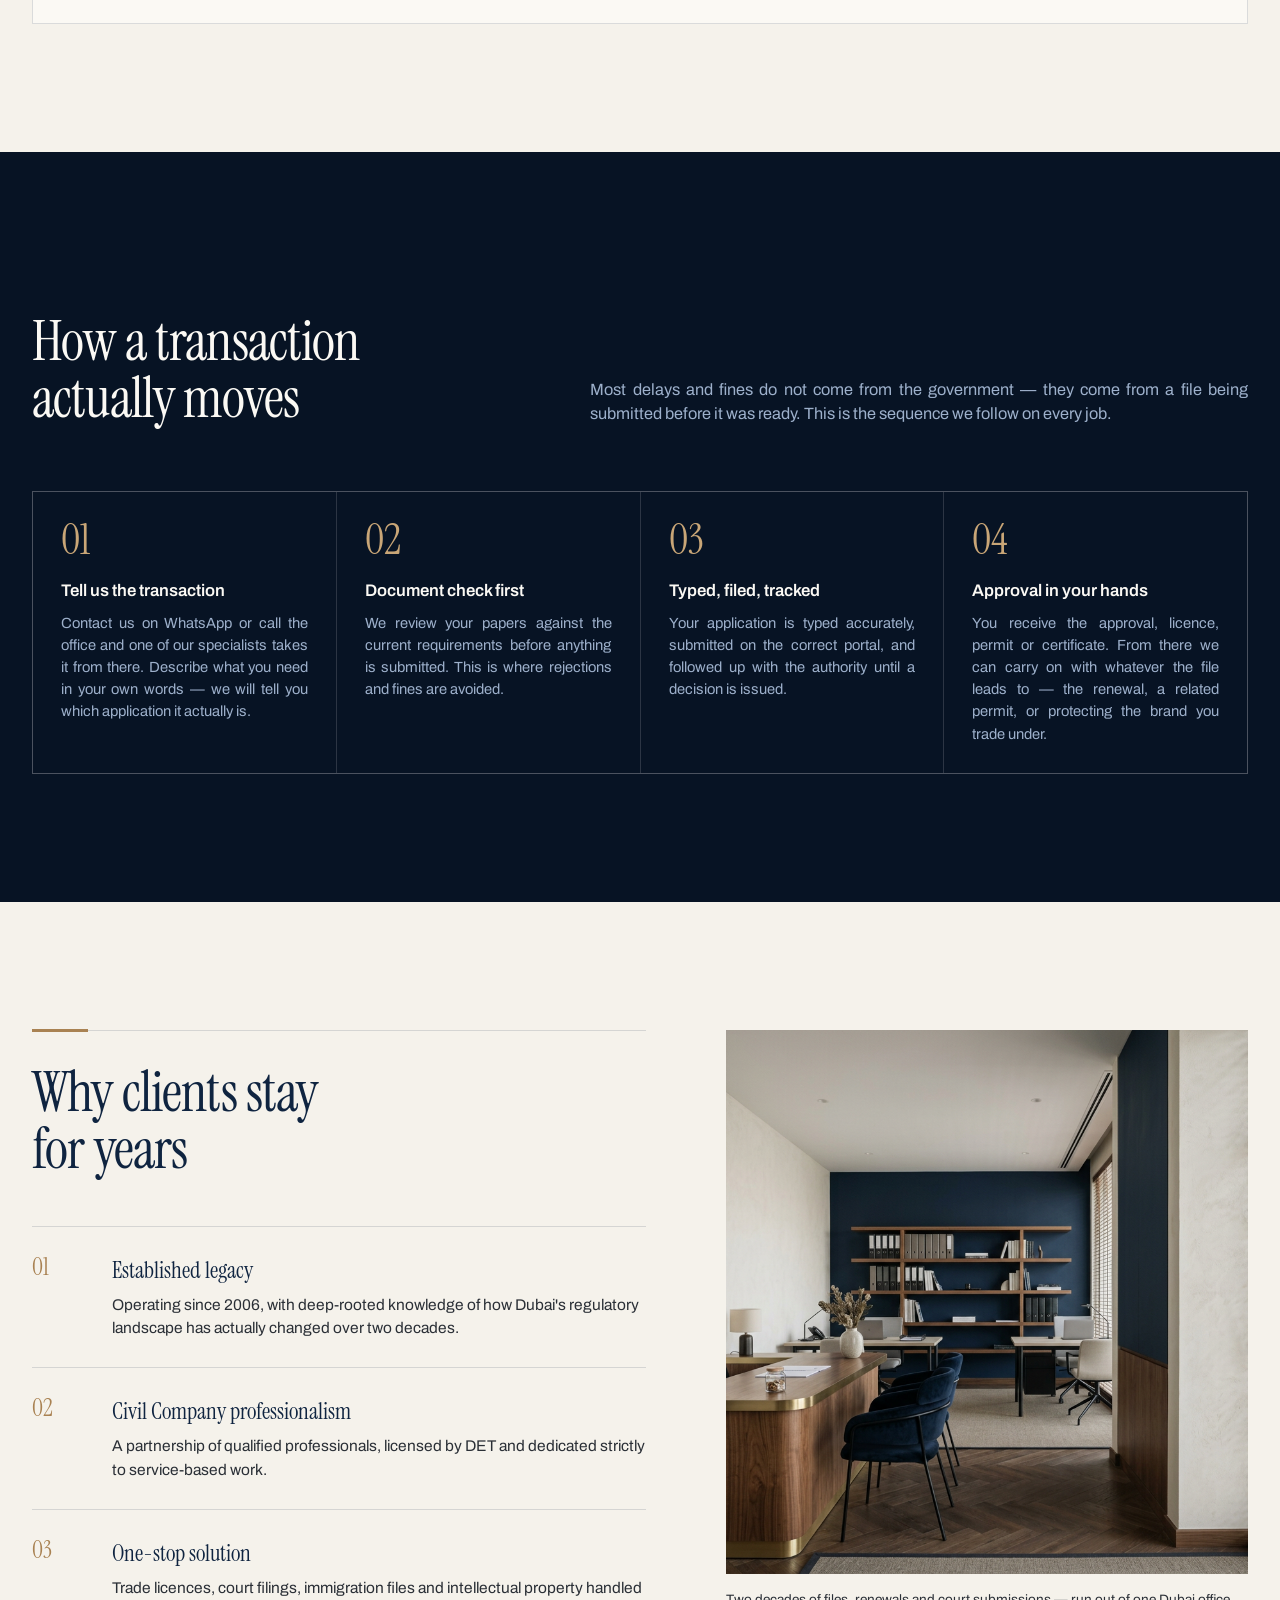
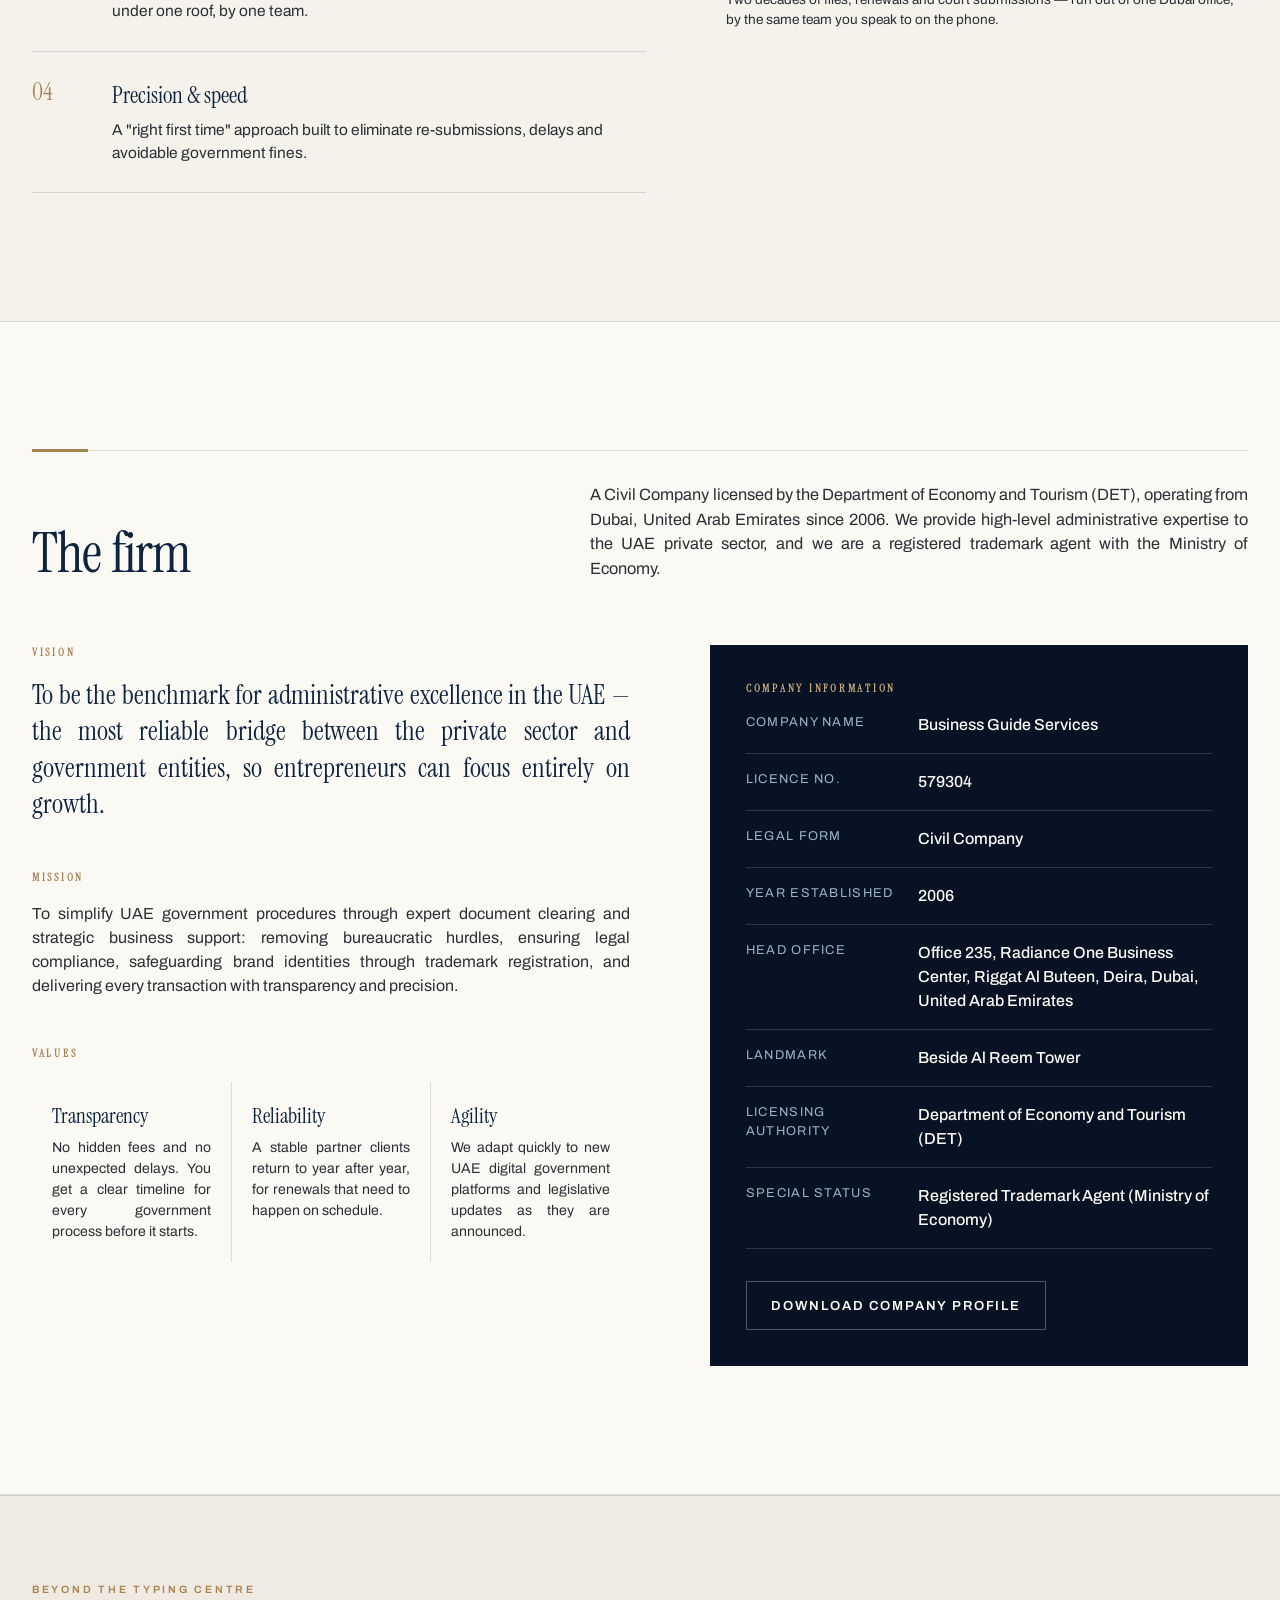
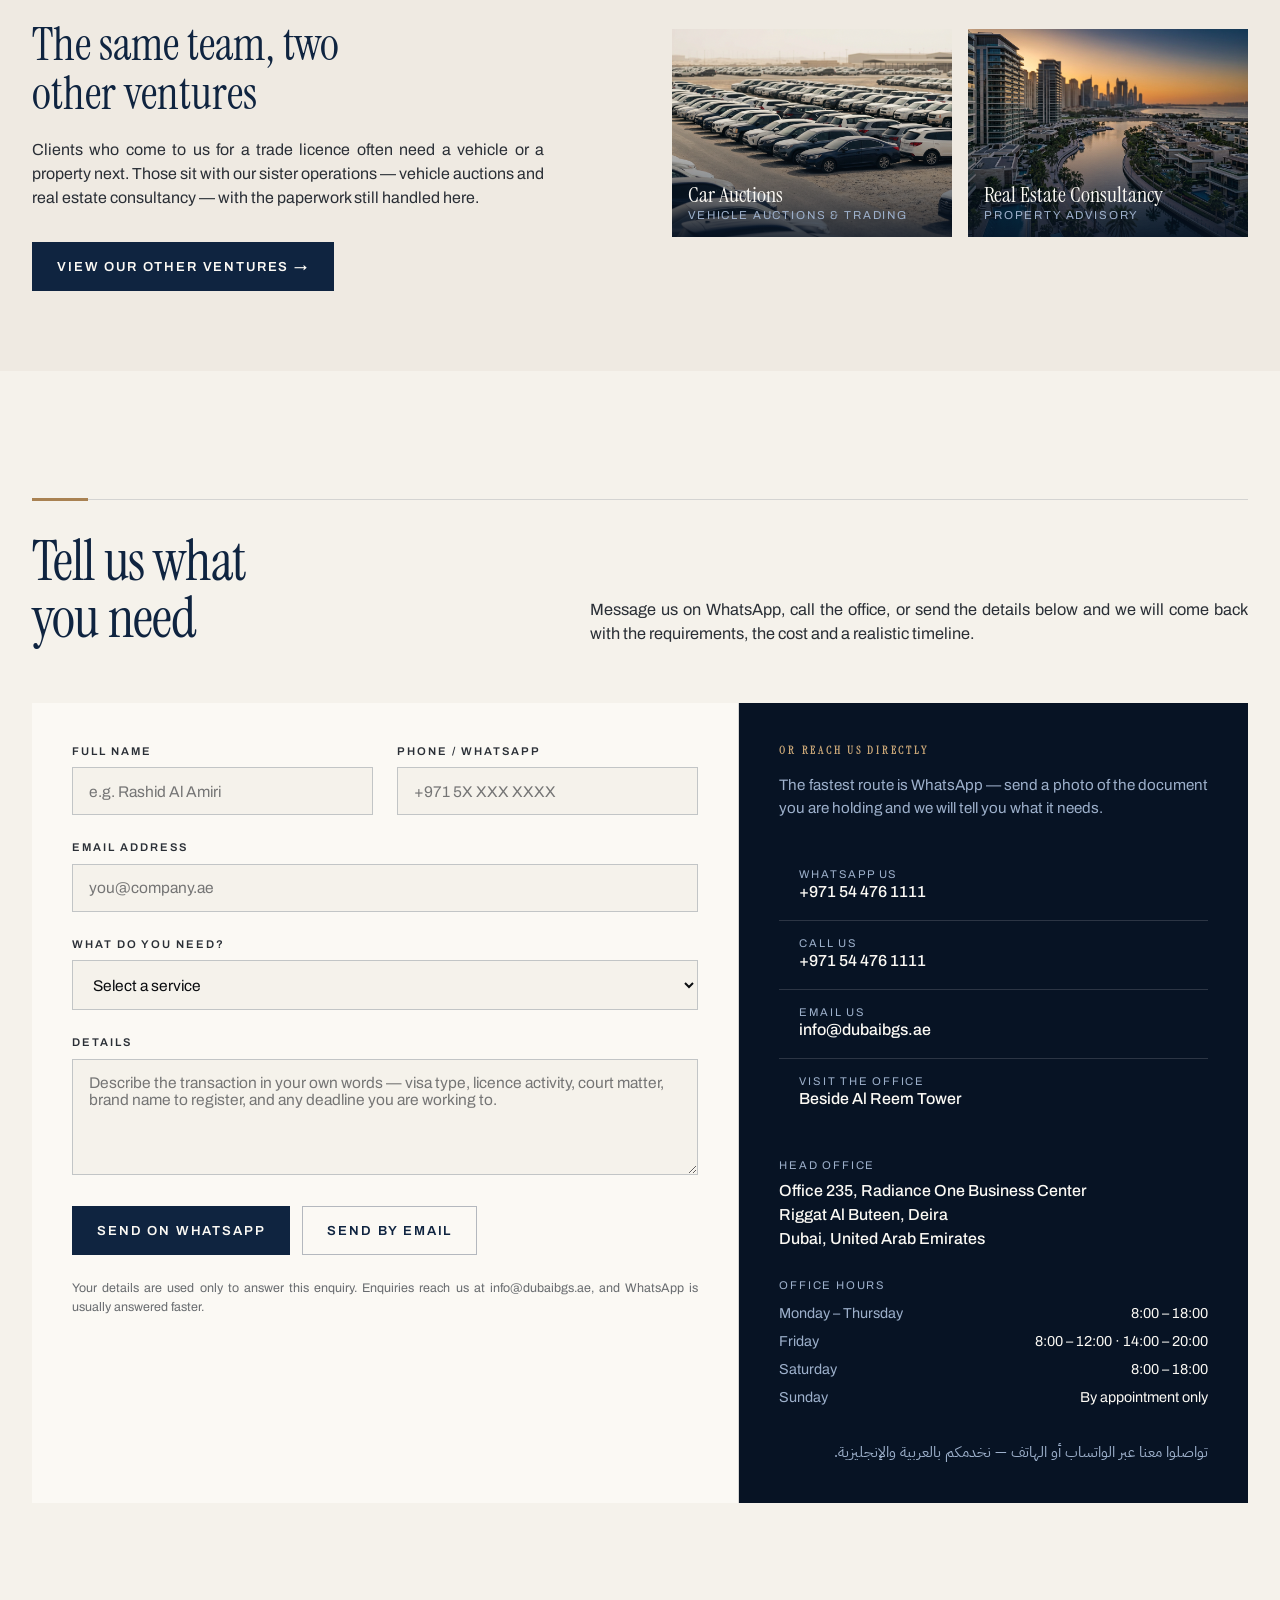
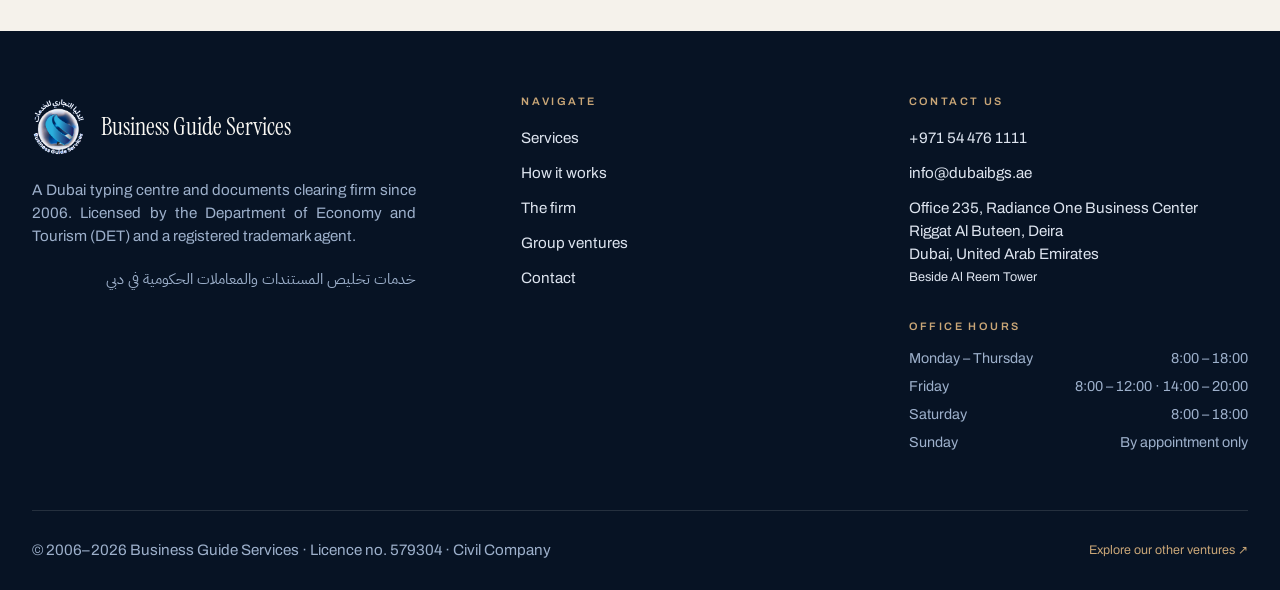
==== commit e870a328: "Updated Email Address" ====
--- a/index.html
+++ b/index.html
@@ -279,7 +279,7 @@
                 <button class="btn" type="submit">Send on WhatsApp</button>
                 <button class="btn outline" type="button" id="mailBtn">Send by email</button>
               </div>
-              <p class="note">Your details are used only to answer this enquiry. Enquiries reach us at dubaibgs2026@gmail.com, and WhatsApp is usually answered faster.</p>
+              <p class="note">Your details are used only to answer this enquiry. Enquiries reach us at info@dubaibgs.ae, and WhatsApp is usually answered faster.</p>
             </form>
           </div>
 
@@ -289,7 +289,7 @@
             <div class="channels">
               <a href="#contact" data-wa=""><small>WhatsApp us</small><b>+971 54 476 1111</b></a>
               <a href="tel:+971544761111"><small>Call us</small><b>+971 54 476 1111</b></a>
-              <a href="mailto:dubaibgs2026@gmail.com?subject=UAE%20government%20transaction%20enquiry"><small>Email us</small><b>dubaibgs2026@gmail.com</b></a>
+              <a href="mailto:info@dubaibgs.ae?subject=UAE%20government%20transaction%20enquiry"><small>Email us</small><b>info@dubaibgs.ae</b></a>
               <a href="https://www.google.com/maps/search/?api=1&query=Radiance+One+Business+Center+Riggat+Al+Buteen+Deira+Dubai" target="_blank" rel="noopener"><small>Visit the office</small><b>Beside Al Reem Tower</b></a>
             </div>
             <h4>Head office</h4>
